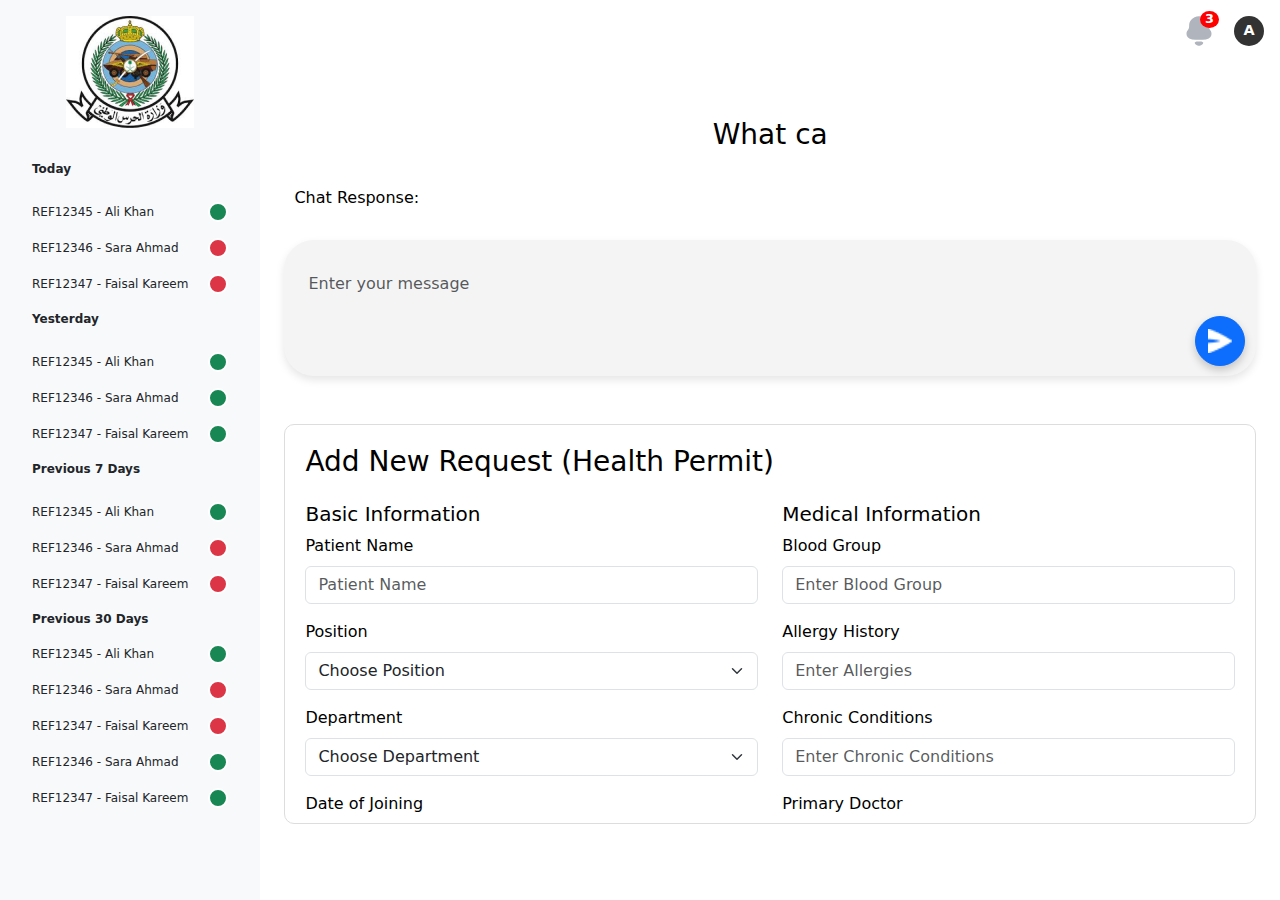
==== index.html @ 5b1ca6c6 "updated" ====
<!DOCTYPE html>
<html lang="en">

<head>
    <meta charset="UTF-8">
    <meta name="viewport" content="width=device-width, initial-scale=1.0">
    <title>ChatGPT Clone</title>
    <!-- Bootstrap CSS -->
    <link href="https://cdn.jsdelivr.net/npm/bootstrap@5.3.0/dist/css/bootstrap.min.css" rel="stylesheet">
    <!-- Custom CSS -->
    <link rel="stylesheet" href="css/style.css">
    <style>
        .navbar-custom {
            position: fixed;
            top: 0;
            width: 100%;
            z-index: 1050;
            background-color: white;
            border-bottom: 1px solid #ccc;
        }

        #messageDisplay::before{
            content: "Chat Response:";
        }

        .sidebar {
            width: 300px;
            max-height: 100vh;
            overflow-y: auto;
            background-color: #f8f9fa;
            position: fixed;
            top: 56px;
            /* This aligns the sidebar below the navbar */
            left: 0;
            z-index: 1040;
        }

        .main-content {
            margin-left: 300px;
            /* Matches the width of the sidebar */
            padding-top: 70px;
            /* Adjust to account for the navbar height */
        }

        @media (max-width: 768px) {
            .sidebar {
                position: static;
                top: 0;
                width: 100%;
                z-index: 1040;
            }

            .main-content {
                margin-left: 0;
                padding-top: 60px;
            }
        }

        @media (max-width: 768px) {
            .sidebar {
                position: static;
                top: 0;
                width: 100%;
                z-index: 1040;
            }

            .main-content {
                margin-left: 0;
                padding-top: 60px;
            }

            #typewriter {
                margin-top: 40vh !important;
            }
        }

        /* For screens larger than 768px */
        @media (min-width: 768px) {
            #typewriter {
                margin-top: 10vh !important;
                /* Adjust the value as needed */
            }
        }
    </style>
</head>

<body class="bg-white text-black">

    <div class="d-flex vh-100">
        <!-- Sidebar for Desktop -->

        <div class="d-none d-md-flex flex-column bg-light text-white p-3"
            style="width: 300px; max-height: 100vh; overflow-y: auto; scrollbar-width: none; -ms-overflow-style: none; z-index: 1050; position: relative;">

            <div class="text-center mb-4">
                <img src="assets/download-_38_ 1.png" alt="Logo" style="max-width: 100%; height: auto;">
            </div>
            <ul class="nav flex-column" style="font-size: 12px;">
                <li class="nav-item mb-2" style="border: none;">
                    <a href="#" class="nav-link text-dark fw-bold">Today</a>
                </li>
                <ul class="list-group" style="padding-left: 0; list-style-type: none;">
                    <li class="list-group-item d-flex justify-content-between align-items-center"
                        style="border: none; background-color: transparent;">
                        REF12345 - Ali Khan
                        <span class="badge bg-success rounded-circle"
                            style="width: 20px; height: 20px; border: 2px solid white;"> </span>
                    </li>
                    <li class="list-group-item d-flex justify-content-between align-items-center"
                        style="border: none; background-color: transparent;">
                        REF12346 - Sara Ahmad
                        <span class="badge bg-danger rounded-circle"
                            style="width: 20px; height: 20px; border: 2px solid white;"> </span>
                    </li>
                    <li class="list-group-item d-flex justify-content-between align-items-center"
                        style="border: none; background-color: transparent;">
                        REF12347 - Faisal Kareem
                        <span class="badge bg-danger rounded-circle"
                            style="width: 20px; height: 20px; border: 2px solid white;"> </span>
                    </li>
                </ul>
                <li class="nav-item mb-2" style="border: none;">
                    <a href="#" class="nav-link text-dark fw-bold">Yesterday</a>
                </li>
                <ul class="list-group" style="padding-left: 0; list-style-type: none;">
                    <li class="list-group-item d-flex justify-content-between align-items-center"
                        style="border: none; background-color: transparent;">
                        REF12345 - Ali Khan
                        <span class="badge bg-success rounded-circle"
                            style="width: 20px; height: 20px; border: 2px solid white;"> </span>
                    </li>
                    <li class="list-group-item d-flex justify-content-between align-items-center"
                        style="border: none; background-color: transparent;">
                        REF12346 - Sara Ahmad
                        <span class="badge bg-success rounded-circle"
                            style="width: 20px; height: 20px; border: 2px solid white;"> </span>
                    </li>
                    <li class="list-group-item d-flex justify-content-between align-items-center"
                        style="border: none; background-color: transparent;">
                        REF12347 - Faisal Kareem
                        <span class="badge bg-success rounded-circle"
                            style="width: 20px; height: 20px; border: 2px solid white;"> </span>
                    </li>
                </ul>
                <li class="nav-item mb-2" style="border: none;">
                    <a href="#" class="nav-link text-dark fw-bold">Previous 7 Days</a>
                </li>
                <ul class="list-group" style="padding-left: 0; list-style-type: none;">
                    <li class="list-group-item d-flex justify-content-between align-items-center"
                        style="border: none; background-color: transparent;">
                        REF12345 - Ali Khan
                        <span class="badge bg-success rounded-circle"
                            style="width: 20px; height: 20px; border: 2px solid white;"> </span>
                    </li>
                    <li class="list-group-item d-flex justify-content-between align-items-center"
                        style="border: none; background-color: transparent;">
                        REF12346 - Sara Ahmad
                        <span class="badge bg-danger rounded-circle"
                            style="width: 20px; height: 20px; border: 2px solid white;"> </span>
                    </li>
                    <li class="list-group-item d-flex justify-content-between align-items-center"
                        style="border: none; background-color: transparent;">
                        REF12347 - Faisal Kareem
                        <span class="badge bg-danger rounded-circle"
                            style="width: 20px; height: 20px; border: 2px solid white;"> </span>
                    </li>
                </ul>
                <li class="nav-item" style="border: none;">
                    <a href="#" class="nav-link text-dark fw-bold">Previous 30 Days</a>
                </li>
                <ul class="list-group" style="padding-left: 0; list-style-type: none;">
                    <li class="list-group-item d-flex justify-content-between align-items-center"
                        style="border: none; background-color: transparent;">
                        REF12345 - Ali Khan
                        <span class="badge bg-success rounded-circle"
                            style="width: 20px; height: 20px; border: 2px solid white;"> </span>
                    </li>
                    <li class="list-group-item d-flex justify-content-between align-items-center"
                        style="border: none; background-color: transparent;">
                        REF12346 - Sara Ahmad
                        <span class="badge bg-danger rounded-circle"
                            style="width: 20px; height: 20px; border: 2px solid white;"> </span>
                    </li>
                    <li class="list-group-item d-flex justify-content-between align-items-center"
                        style="border: none; background-color: transparent;">
                        REF12347 - Faisal Kareem
                        <span class="badge bg-danger rounded-circle"
                            style="width: 20px; height: 20px; border: 2px solid white;"> </span>
                    </li>
                    <li class="list-group-item d-flex justify-content-between align-items-center"
                        style="border: none; background-color: transparent;">
                        REF12346 - Sara Ahmad
                        <span class="badge bg-success rounded-circle"
                            style="width: 20px; height: 20px; border: 2px solid white;"> </span>
                    </li>
                    <li class="list-group-item d-flex justify-content-between align-items-center"
                        style="border: none; background-color: transparent;">
                        REF12347 - Faisal Kareem
                        <span class="badge bg-success rounded-circle"
                            style="width: 20px; height: 20px; border: 2px solid white;"> </span>
                    </li>
                </ul>
            </ul>
        </div>

        <!-- Toggle Button for Sidebar -->
        <!-- Toggle Button for Sidebar -->
        <button class="btn  d-md-none m-2" type="button" data-bs-toggle="offcanvas" data-bs-target="#offcanvasSidebar"
            aria-controls="offcanvasSidebar"
            style="width: 50px; height: 50px; display: flex; flex-direction: column; justify-content: center; align-items: center; gap: 8px; z-index: 1050; position: relative; background-color: white;">
            <img src="assets/Vector.svg" alt="Icon" style="width: 25px; height: 25px;">
        </button>


        <!-- Offcanvas Sidebar -->
        <div class="offcanvas offcanvas-start bg-white text-dark" tabindex="-1" id="offcanvasSidebar"
            aria-labelledby="offcanvasSidebarLabel">
            <div class="offcanvas-header">
                <!-- <h5 class="offcanvas-title" id="offcanvasSidebarLabel">MADINAH HEALTH CARE</h5> -->
                <button type="button" class="btn-close" data-bs-dismiss="offcanvas" aria-label="Close"></button>
            </div>
            <div class="offcanvas-body">
                <!-- Sidebar Content -->
                <div class="text-center mb-4">
                    <h4 class="text-center text-black">MADINAH HEALTH CARE</h4>
                </div>
                <ul class="nav flex-column">
                    <li class="nav-item mb-2">
                        <a href="#" class="nav-link text-dark">Today</a>
                    </li>
                    <ul class="list-group">
                        <li class="list-group-item d-flex justify-content-between align-items-center">
                            REF12345 - Ali Khan
                            <span class="badge bg-success rounded-circle">&nbsp;</span>
                        </li>
                        <li class="list-group-item d-flex justify-content-between align-items-center">
                            REF12346 - Sara Ahmad
                            <span class="badge bg-danger rounded-circle">&nbsp;</span>
                        </li>
                        <li class="list-group-item d-flex justify-content-between align-items-center">
                            REF12347 - Faisal Kareem
                            <span class="badge bg-danger rounded-circle">&nbsp;</span>
                        </li>
                    </ul>
                    <li class="nav-item mb-2">
                        <a href="#" class="nav-link text-dark">Yesterday</a>
                    </li>
                    <ul class="list-group">
                        <li class="list-group-item d-flex justify-content-between align-items-center">
                            REF12345 - Ali Khan
                            <span class="badge bg-success rounded-circle">&nbsp;</span>
                        </li>
                        <li class="list-group-item d-flex justify-content-between align-items-center">
                            REF12346 - Sara Ahmad
                            <span class="badge bg-success rounded-circle">&nbsp;</span>
                        </li>
                        <li class="list-group-item d-flex justify-content-between align-items-center">
                            REF12347 - Faisal Kareem
                            <span class="badge bg-success rounded-circle">&nbsp;</span>
                        </li>
                    </ul>
                    <li class="nav-item mb-2">
                        <a href="#" class="nav-link text-dark">Previous 7 Days</a>
                    </li>
                    <ul class="list-group">
                        <li class="list-group-item d-flex justify-content-between align-items-center">
                            REF12345 - Ali Khan
                            <span class="badge bg-success rounded-circle">&nbsp;</span>
                        </li>
                        <li class="list-group-item d-flex justify-content-between align-items-center">
                            REF12346 - Sara Ahmad
                            <span class="badge bg-danger rounded-circle">&nbsp;</span>
                        </li>
                        <li class="list-group-item d-flex justify-content-between align-items-center">
                            REF12347 - Faisal Kareem
                            <span class="badge bg-danger rounded-circle">&nbsp;</span>
                        </li>
                    </ul>
                    <li class="nav-item">
                        <a href="#" class="nav-link text-dark">Previous 30 Days</a>
                    </li>
                    <ul class="list-group">
                        <li class="list-group-item d-flex justify-content-between align-items-center">
                            REF12345 - Ali Khan
                            <span class="badge bg-success rounded-circle">&nbsp;</span>
                        </li>
                        <li class="list-group-item d-flex justify-content-between align-items-center">
                            REF12346 - Sara Ahmad
                            <span class="badge bg-danger rounded-circle">&nbsp;</span>
                        </li>
                        <li class="list-group-item d-flex justify-content-between align-items-center">
                            REF12347 - Faisal Kareem
                            <span class="badge bg-danger rounded-circle">&nbsp;</span>
                        </li>
                        <li class="list-group-item d-flex justify-content-between align-items-center">
                            REF12346 - Sara Ahmad
                            <span class="badge bg-success rounded-circle">&nbsp;</span>
                        </li>
                        <li class="list-group-item d-flex justify-content-between align-items-center">
                            REF12347 - Faisal Kareem
                            <span class="badge bg-success rounded-circle">&nbsp;</span>
                        </li>
                    </ul>
                </ul>
            </div>

        </div>

        <!-- Chat -->
        <div
            class="flex-grow-1 overflow-auto bg-white p-4 d-flex align-items-center justify-content-center flex-column">
            <!-- Header Section -->
            <header class="d-flex justify-content-end p-3"
                style="position: fixed; width: 100%; top: 0; left: 0; z-index: 1000; align-items: center; background-color: white;">
                <!-- Notification Bell Icon -->
                <div class="notification-icon" style="position: relative; margin-right: 20px;">
                    <img src="assets/Shape.svg" alt="Profile" style="width: 30px; height: 30px; ">
                    <span class="badge"
                        style="position: absolute; top: -5px; right: -5px; background-color: red; color: white; font-size: 0.8rem; padding: 2px 5px; border-radius: 50%;">3</span>
                </div>
                <!-- Profile Icon -->
                <div class="profile-icon"
                    style="width: 30px; height: 30px; border-radius: 50%; background-color: #333333; display: flex; align-items: center; justify-content: center; color: white; font-size: 0.9rem; font-weight: bold;">
                    A
                </div>
            </header>
            <div class="input-container d-flex flex-column align-items-center"
                style="max-width: 1200px; width: 100%; margintop: 20%;">

                <h3 class="text-center mb-4" id="typewriter"> </h3>
           
                <!-- ABDUL -->
                <div id="messageDisplay"
                style="width: 100%; margin-bottom: 20px; max-height: 300px; overflow-y: auto; padding: 10px; background-color: #fff; border-radius: 10px;">
                <!-- Messages will appear here dynamically -->
            </div>

            <div class="input-group" id="chatInputGroup"
                style="position: relative; max-width: 50%; background-color: #f4f4f4; border-radius: 30px; padding: 10px; box-shadow: 0 4px 8px rgba(0, 0, 0, 0.1);">
                <span class="input-group-text bg-transparent border-0">
                    <i class="bi bi-paperclip text-primary" style="font-size: 1.5rem;"></i>
                </span>
                <input type="text" class="form-control border-1" placeholder="Enter your message" id="chatInput"
                    style="background-color: #f4f4f4; border: none; outline: none; font-size: 1rem; padding: 10px 15px; width: 100%; border-radius: 30px;">
                <div style="width: 100%; display: flex; justify-content: flex-end; margin-top: 10px;">
                    <button class="btn btn-primary rounded-circle d-flex justify-content-center align-items-center"
                        id="sendButton"
                        style="width: 50px; height: 50px; box-shadow: 0 4px 8px rgba(0, 0, 0, 0.2); position: relative;">
                        <img src="assets/Vector.png" alt="Icon"
                            style="width: 24px; height: 24px; position: absolute;">
                        <i class="bi bi-arrow-right text-white" style="font-size: 1.5rem; position: absolute;"></i>
                    </button>
                </div>
            </div>
                <div class="container my-5"
                    style="max-height: 400px; overflow-y: auto; padding: 20px; border: 1px solid #ddd; border-radius: 10px;">

                    <h3 class="mb-4">Add New Request (Health Permit)</h3>
                    <form>
                        <div class="row g-4">
                            <!-- Basic Information -->
                            <div class="col-md-6">
                                <h5>Basic Information</h5>
                                <div class="mb-3">
                                    <label for="patient-name" class="form-label">Patient Name</label>
                                    <input type="text" class="form-control" id="patient-name"
                                        placeholder="Patient Name">
                                </div>
                                <div class="mb-3">
                                    <label for="position" class="form-label">Position</label>
                                    <select id="position" class="form-select">
                                        <option selected>Choose Position</option>
                                        <option value="1">Manager</option>
                                        <option value="2">Engineer</option>
                                    </select>
                                </div>
                                <div class="mb-3">
                                    <label for="department" class="form-label">Department</label>
                                    <select id="department" class="form-select">
                                        <option selected>Choose Department</option>
                                        <option value="1">HR</option>
                                        <option value="2">IT</option>
                                    </select>
                                </div>
                                <div class="mb-3">
                                    <label for="date-of-joining" class="form-label">Date of Joining</label>
                                    <input type="date" class="form-control" id="date-of-joining">
                                </div>
                                <div class="mb-3">
                                    <label for="phone-number" class="form-label">Phone Number</label>
                                    <input type="text" class="form-control" id="phone-number"
                                        placeholder="000-000-0000">
                                </div>
                                <div class="mb-3">
                                    <label for="email" class="form-label">Email Address</label>
                                    <input type="email" class="form-control" id="email" placeholder="@example.com">
                                </div>
                            </div>

                            <!-- Medical Information -->
                            <div class="col-md-6">
                                <h5>Medical Information</h5>
                                <div class="mb-3">
                                    <label for="blood-group" class="form-label">Blood Group</label>
                                    <input type="text" class="form-control" id="blood-group"
                                        placeholder="Enter Blood Group">
                                </div>
                                <div class="mb-3">
                                    <label for="allergy-history" class="form-label">Allergy History</label>
                                    <input type="text" class="form-control" id="allergy-history"
                                        placeholder="Enter Allergies">
                                </div>
                                <div class="mb-3">
                                    <label for="chronic-conditions" class="form-label">Chronic Conditions</label>
                                    <input type="text" class="form-control" id="chronic-conditions"
                                        placeholder="Enter Chronic Conditions">
                                </div>
                                <div class="mb-3">
                                    <label for="primary-doctor" class="form-label">Primary Doctor</label>
                                    <input type="text" class="form-control" id="primary-doctor"
                                        placeholder="Enter Doctor's Name">
                                </div>
                            </div>

                            <!-- Personal Info -->
                            <div class="col-md-6">
                                <h5>Personal Info</h5>
                                <div class="mb-3">
                                    <label for="passport-no" class="form-label">Passport No.</label>
                                    <input type="text" class="form-control" id="passport-no"
                                        placeholder="Add Passport No.">
                                </div>
                                <div class="mb-3">
                                    <label for="passport-exp-date" class="form-label">Passport Exp Date</label>
                                    <input type="date" class="form-control" id="passport-exp-date">
                                </div>
                            </div>

                            <!-- Documents -->
                            <div class="col-md-6">
                                <h5>Documents</h5>
                                <div class="mb-3">
                                    <label for="identification-doc" class="form-label">Upload Identification
                                        Documents</label>
                                    <input type="file" class="form-control" id="identification-doc">
                                </div>
                                <div class="mb-3">
                                    <label for="medical-doc" class="form-label">Upload Medical Documents</label>
                                    <input type="file" class="form-control" id="medical-doc">
                                </div>
                                <div class="mb-3">
                                    <label for="authorization-letter" class="form-label">Upload Authorization
                                        Letter</label>
                                    <input type="file" class="form-control" id="authorization-letter">
                                </div>
                            </div>
                        </div>

                        <!-- Buttons -->
                        <div class="d-flex justify-content-end mt-4">
                            <button type="button" class="btn btn-secondary me-2">Cancel</button>
                            <button type="submit" class="btn btn-primary">Save</button>
                        </div>
                    </form>
                </div>
            </div>

        </div>
    </div>


    <!-- Bootstrap JS -->
    <script src="https://cdn.jsdelivr.net/npm/bootstrap@5.3.0/dist/js/bootstrap.bundle.min.js"></script>
    <script>
        // Wait for DOM to load
        document.addEventListener("DOMContentLoaded", function () {
            const chatInput = document.getElementById("chatInput");
            const sendButton = document.getElementById("sendButton");
            const messageDisplay = document.getElementById("messageDisplay");

            // Event Listener for Send Button
            sendButton.addEventListener("click", function () {
                const message = chatInput.value.trim(); // Get input value and trim spaces

                if (message) {
                    // Create a new message element
                    const messageElement = document.createElement("div");
                    messageElement.textContent = message;
                    messageElement.style.padding = "10px";
                    messageElement.style.marginBottom = "10px";
                    messageElement.style.borderRadius = "10px";
                    // messageElement.style.backgroundColor = "#000"; // Blue background
                    messageElement.style.color = "#000"; // White text

                    // Append the message element to the display area
                    messageDisplay.appendChild(messageElement);

                    // Clear the input field
                    chatInput.value = "";

                    // Scroll to the bottom of the message display
                    messageDisplay.scrollTop = messageDisplay.scrollHeight;
                }
            });

            // Optionally, send message on pressing Enter
            chatInput.addEventListener("keypress", function (e) {
                if (e.key === "Enter") {
                    sendButton.click();
                }
            });
        });
    </script>

    <!-- Bootstrap JS -->
    <script src="https://cdn.jsdelivr.net/npm/bootstrap@5.3.0/dist/js/bootstrap.bundle.min.js"></script>
    <script src="js/script.js"></script>
    <!-- <script>
        document.addEventListener("DOMContentLoaded", function () {
            const text = "What can I help you?";
            const typewriterElement = document.getElementById("typewriter");
            let index = 0;
            function typeWriter() {
                if (index < text.length) {
                    typewriterElement.textContent += text.charAt(index);
                    index++;
                    setTimeout(typeWriter, 100); // Typing speed in milliseconds
                }
            }

            typeWriter(); // Start the typewriter effect
        });

        // display the message on javascript
        document.addEventListener("DOMContentLoaded", function () {
            const inputField = document.getElementById("chatInput");
            const sendButton = document.getElementById("sendButton");
            const messageDisplay = document.getElementById("messageDisplay");

            // Handle message submission
            sendButton.addEventListener("click", function () {
                const userMessage = inputField.value.trim(); // Get the input value and trim spaces

                if (userMessage) {
                    // Create a new message element
                    const messageElement = document.createElement("p");
                    messageElement.textContent = userMessage;
                    messageElement.style.padding = "10px";
                    messageElement.style.borderRadius = "10px";
                    messageElement.style.backgroundColor = "#f8f9fa";
                    messageElement.style.color = "#000";
                    messageElement.style.marginBottom = "10px";

                    // Append the message to the display
                    messageDisplay.appendChild(messageElement);

                    // Clear the input field
                    inputField.value = "";
                }
            });
            // Optionally handle the Enter key for message submission
            inputField.addEventListener("keypress", function (e) {
                if (e.key === "Enter") {
                    sendButton.click(); // Trigger button click on Enter key press
                }
            });
        });

        // Function to handle sidebar close on resize
        function closeSidebarOnResize() {
            const sidebar = document.getElementById("offcanvasSidebar");
            const bootstrapOffcanvas = bootstrap.Offcanvas.getInstance(sidebar);

            if (window.innerWidth > 768) {
                if (bootstrapOffcanvas && bootstrapOffcanvas._isShown) {
                    bootstrapOffcanvas.hide(); // Close the sidebar
                }
            }
        }

        // Add event listener for window resize
        window.addEventListener("resize", closeSidebarOnResize);

    </script> -->


   <script>
        document.addEventListener("DOMContentLoaded", function () {
            const text = "What can I help with?";
            const typewriterElement = document.getElementById("typewriter");
            let index = 0;
            function typeWriter() {
                if (index < text.length) {
                    typewriterElement.textContent += text.charAt(index);
                    index++;
                    setTimeout(typeWriter, 100); // Typing speed in milliseconds
                }
            }

            typeWriter(); // Start the typewriter effect
        });

        document.addEventListener("DOMContentLoaded", function () {
            const inputField = document.getElementById("chatInput");
            const sendButton = document.getElementById("sendButton");
            const messageDisplay = document.getElementById("messageDisplay");
            const chatInputGroup = document.getElementById("chatInputGroup");

            // Function to update the position and width of the input group
            function updateInputPosition() {
                if (messageDisplay.childElementCount > 0) {
                    chatInputGroup.style.position = "absolute";
                    chatInputGroup.style.bottom = "20px";
                    chatInputGroup.style.left = "60%";
                    chatInputGroup.style.transform = "translateX(-50%)";
                    chatInputGroup.style.maxWidth = "50%"; // Set width to 50% when at the bottom
                } else {
                    chatInputGroup.style.position = "relative";
                    chatInputGroup.style.bottom = "unset";
                    chatInputGroup.style.left = "unset";
                    chatInputGroup.style.transform = "unset";
                    chatInputGroup.style.maxWidth = "100%"; // Reset width to full when not at the bottom
                }
            }

            // Handle message submission
            sendButton.addEventListener("click", function () {
                const userMessage = inputField.value.trim(); // Get the input value and trim spaces

                if (userMessage) {
                    // Create a new message element
                    const messageElement = document.createElement("p");
                    messageElement.textContent = userMessage;
                    messageElement.style.padding = "10px";
                    messageElement.style.borderRadius = "10px";
                    messageElement.style.backgroundColor = "#f8f9fa";
                    messageElement.style.color = "#000";
                    messageElement.style.marginBottom = "10px";

                    // Append the message to the display
                    messageDisplay.appendChild(messageElement);

                    // Update input position
                    updateInputPosition();

                    // Clear the input field
                    inputField.value = "";
                }
            });

            // Optionally handle the Enter key for message submission
            inputField.addEventListener("keypress", function (e) {
                if (e.key === "Enter") {
                    sendButton.click(); // Trigger button click on Enter key press
                }
            });

            // Monitor changes in the message display container
            const observer = new MutationObserver(updateInputPosition);
            observer.observe(messageDisplay, { childList: true });

            // Initial check to set the correct position
            updateInputPosition();
        });


        function closeSidebarOnResize() {
            const sidebar = document.getElementById("offcanvasSidebar");
            const bootstrapOffcanvas = bootstrap.Offcanvas.getInstance(sidebar);

            if (window.innerWidth > 768) {
                if (bootstrapOffcanvas && bootstrapOffcanvas._isShown) {
                    bootstrapOffcanvas.hide(); // Close the sidebar
                }
            }
        }
        window.addEventListener("resize", closeSidebarOnResize);

    </script>

</body>

</html>
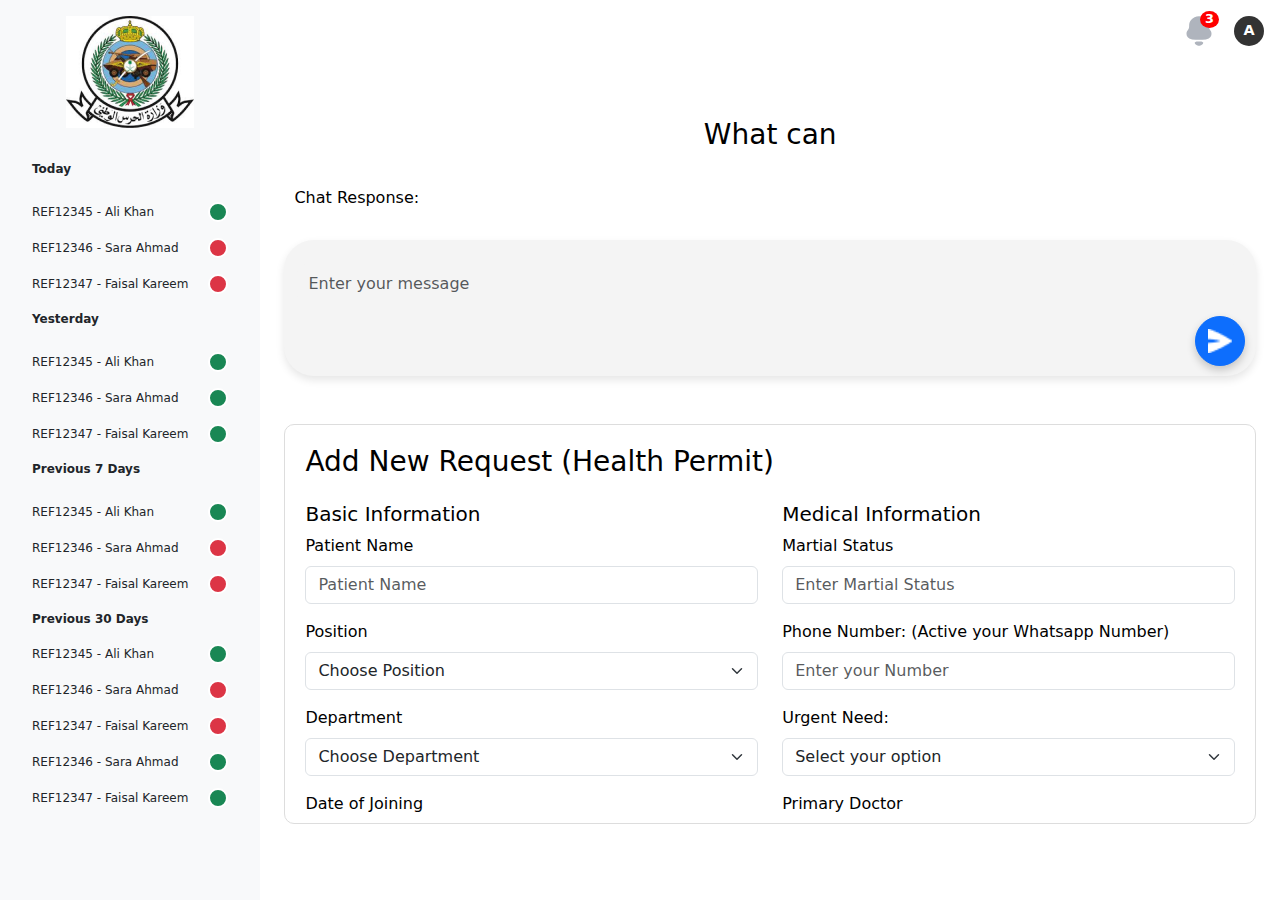
==== commit a2326b48: "updated" ====
--- a/index.html
+++ b/index.html
@@ -19,7 +19,7 @@
             border-bottom: 1px solid #ccc;
         }
 
-        #messageDisplay::before{
+        #messageDisplay::before {
             content: "Chat Response:";
         }
 
@@ -41,6 +41,13 @@
             padding-top: 70px;
             /* Adjust to account for the navbar height */
         }
+
+        #phone-number {
+            appearance: none;
+            -moz-appearance: textfield;
+            -webkit-appearance: none;
+        }
+
 
         @media (max-width: 768px) {
             .sidebar {
@@ -328,33 +335,32 @@
                 style="max-width: 1200px; width: 100%; margintop: 20%;">
 
                 <h3 class="text-center mb-4" id="typewriter"> </h3>
-           
-                <!-- ABDUL -->
+
+
                 <div id="messageDisplay"
-                style="width: 100%; margin-bottom: 20px; max-height: 300px; overflow-y: auto; padding: 10px; background-color: #fff; border-radius: 10px;">
-                <!-- Messages will appear here dynamically -->
-            </div>
-
-            <div class="input-group" id="chatInputGroup"
-                style="position: relative; max-width: 50%; background-color: #f4f4f4; border-radius: 30px; padding: 10px; box-shadow: 0 4px 8px rgba(0, 0, 0, 0.1);">
-                <span class="input-group-text bg-transparent border-0">
-                    <i class="bi bi-paperclip text-primary" style="font-size: 1.5rem;"></i>
-                </span>
-                <input type="text" class="form-control border-1" placeholder="Enter your message" id="chatInput"
-                    style="background-color: #f4f4f4; border: none; outline: none; font-size: 1rem; padding: 10px 15px; width: 100%; border-radius: 30px;">
-                <div style="width: 100%; display: flex; justify-content: flex-end; margin-top: 10px;">
-                    <button class="btn btn-primary rounded-circle d-flex justify-content-center align-items-center"
-                        id="sendButton"
-                        style="width: 50px; height: 50px; box-shadow: 0 4px 8px rgba(0, 0, 0, 0.2); position: relative;">
-                        <img src="assets/Vector.png" alt="Icon"
-                            style="width: 24px; height: 24px; position: absolute;">
-                        <i class="bi bi-arrow-right text-white" style="font-size: 1.5rem; position: absolute;"></i>
-                    </button>
+                    style="width: 100%; margin-bottom: 20px; max-height: 300px; overflow-y: auto; padding: 10px; background-color: #fff; border-radius: 10px;">
+                    <!-- Messages will appear here dynamically -->
                 </div>
-            </div>
+
+                <div class="input-group" id="chatInputGroup"
+                    style="position: relative; max-width: 50%; background-color: #f4f4f4; border-radius: 30px; padding: 10px; box-shadow: 0 4px 8px rgba(0, 0, 0, 0.1);">
+                    <span class="input-group-text bg-transparent border-0">
+                        <i class="bi bi-paperclip text-primary" style="font-size: 1.5rem;"></i>
+                    </span>
+                    <input type="text" class="form-control border-1" placeholder="Enter your message" id="chatInput"
+                        style="background-color: #f4f4f4; border: none; outline: none; font-size: 1rem; padding: 10px 15px; width: 100%; border-radius: 30px;">
+                    <div style="width: 100%; display: flex; justify-content: flex-end; margin-top: 10px;">
+                        <button class="btn btn-primary rounded-circle d-flex justify-content-center align-items-center"
+                            id="sendButton"
+                            style="width: 50px; height: 50px; box-shadow: 0 4px 8px rgba(0, 0, 0, 0.2); position: relative;">
+                            <img src="assets/Vector.png" alt="Icon"
+                                style="width: 24px; height: 24px; position: absolute;">
+                            <i class="bi bi-arrow-right text-white" style="font-size: 1.5rem; position: absolute;"></i>
+                        </button>
+                    </div>
+                </div>
                 <div class="container my-5"
                     style="max-height: 400px; overflow-y: auto; padding: 20px; border: 1px solid #ddd; border-radius: 10px;">
-
                     <h3 class="mb-4">Add New Request (Health Permit)</h3>
                     <form>
                         <div class="row g-4">
@@ -386,34 +392,40 @@
                                     <label for="date-of-joining" class="form-label">Date of Joining</label>
                                     <input type="date" class="form-control" id="date-of-joining">
                                 </div>
-                                <div class="mb-3">
+                                <!-- <div class="mb-3">
                                     <label for="phone-number" class="form-label">Phone Number</label>
-                                    <input type="text" class="form-control" id="phone-number"
-                                        placeholder="000-000-0000">
-                                </div>
-                                <div class="mb-3">
-                                    <label for="email" class="form-label">Email Address</label>
-                                    <input type="email" class="form-control" id="email" placeholder="@example.com">
-                                </div>
+                                    <input type="number" class="form-control" id="phone-number"
+                                        placeholder="Enter your Number">
+                                </div> -->
+                                <div class="mb-3">
+                                    <label for="phone-number" class="form-label">Additional Details</label>
+                                    <textarea class="form-control" id="phone-number" placeholder="Enter any further clarification or details here" style="appearance: none; -moz-appearance: textfield; -webkit-appearance: none;" rows="3"></textarea>
+                                </div>                                
                             </div>
 
                             <!-- Medical Information -->
                             <div class="col-md-6">
                                 <h5>Medical Information</h5>
                                 <div class="mb-3">
-                                    <label for="blood-group" class="form-label">Blood Group</label>
+                                    <label for="blood-group" class="form-label">Martial Status</label>
                                     <input type="text" class="form-control" id="blood-group"
-                                        placeholder="Enter Blood Group">
-                                </div>
-                                <div class="mb-3">
-                                    <label for="allergy-history" class="form-label">Allergy History</label>
-                                    <input type="text" class="form-control" id="allergy-history"
-                                        placeholder="Enter Allergies">
-                                </div>
-                                <div class="mb-3">
-                                    <label for="chronic-conditions" class="form-label">Chronic Conditions</label>
-                                    <input type="text" class="form-control" id="chronic-conditions"
-                                        placeholder="Enter Chronic Conditions">
+                                        placeholder="Enter Martial Status">
+                                </div>
+                                <div class="mb-3">
+                                    <label for="phone-number" class="form-label">Phone Number: (Active your Whatsapp Number)</label>
+                                    <input type="number" class="form-control" id="phone-number"
+                                        placeholder="Enter your Number"
+                                        style="appearance: none; -moz-appearance: textfield; -webkit-appearance: none;"
+                                        min="0">
+                                </div>
+                                <div class="mb-3">
+                                    <label for="chronic-conditions" class="form-label">Urgent Need:</label>
+                                    <select id="department" class="form-select">
+                                        <option selected>Select your option</option>
+                                        <option value="1">Normal</option>
+                                        <option value="2">High</option>
+                                        <option value="3">Emergency</option>
+                                    </select>
                                 </div>
                                 <div class="mb-3">
                                     <label for="primary-doctor" class="form-label">Primary Doctor</label>
@@ -426,12 +438,14 @@
                             <div class="col-md-6">
                                 <h5>Personal Info</h5>
                                 <div class="mb-3">
-                                    <label for="passport-no" class="form-label">Passport No.</label>
-                                    <input type="text" class="form-control" id="passport-no"
-                                        placeholder="Add Passport No.">
-                                </div>
-                                <div class="mb-3">
-                                    <label for="passport-exp-date" class="form-label">Passport Exp Date</label>
+                                    <label for="passport-no" class="form-label">Passport Number</label>
+                                    <input type="number" class="form-control" id="phone-number"
+                                    placeholder="Enter your Number"
+                                    style="appearance: none; -moz-appearance: textfield; -webkit-appearance: none;"
+                                    min="0">
+                                </div>
+                                <div class="mb-3">
+                                    <label for="passport-exp-date" class="form-label">Passport Expiry Date</label>
                                     <input type="date" class="form-control" id="passport-exp-date">
                                 </div>
                             </div>
@@ -584,7 +598,7 @@
     </script> -->
 
 
-   <script>
+    <script>
         document.addEventListener("DOMContentLoaded", function () {
             const text = "What can I help with?";
             const typewriterElement = document.getElementById("typewriter");
@@ -676,8 +690,16 @@
         }
         window.addEventListener("resize", closeSidebarOnResize);
 
+
+
+        //phone number did not input the negative value
+        document.getElementById('phone-number').addEventListener('input', function (e) {
+            if (this.value < 0) {
+                this.value = 0; // Reset to 0 if a negative value is entered
+            }
+        });
     </script>
-
+  
 </body>
 
 </html>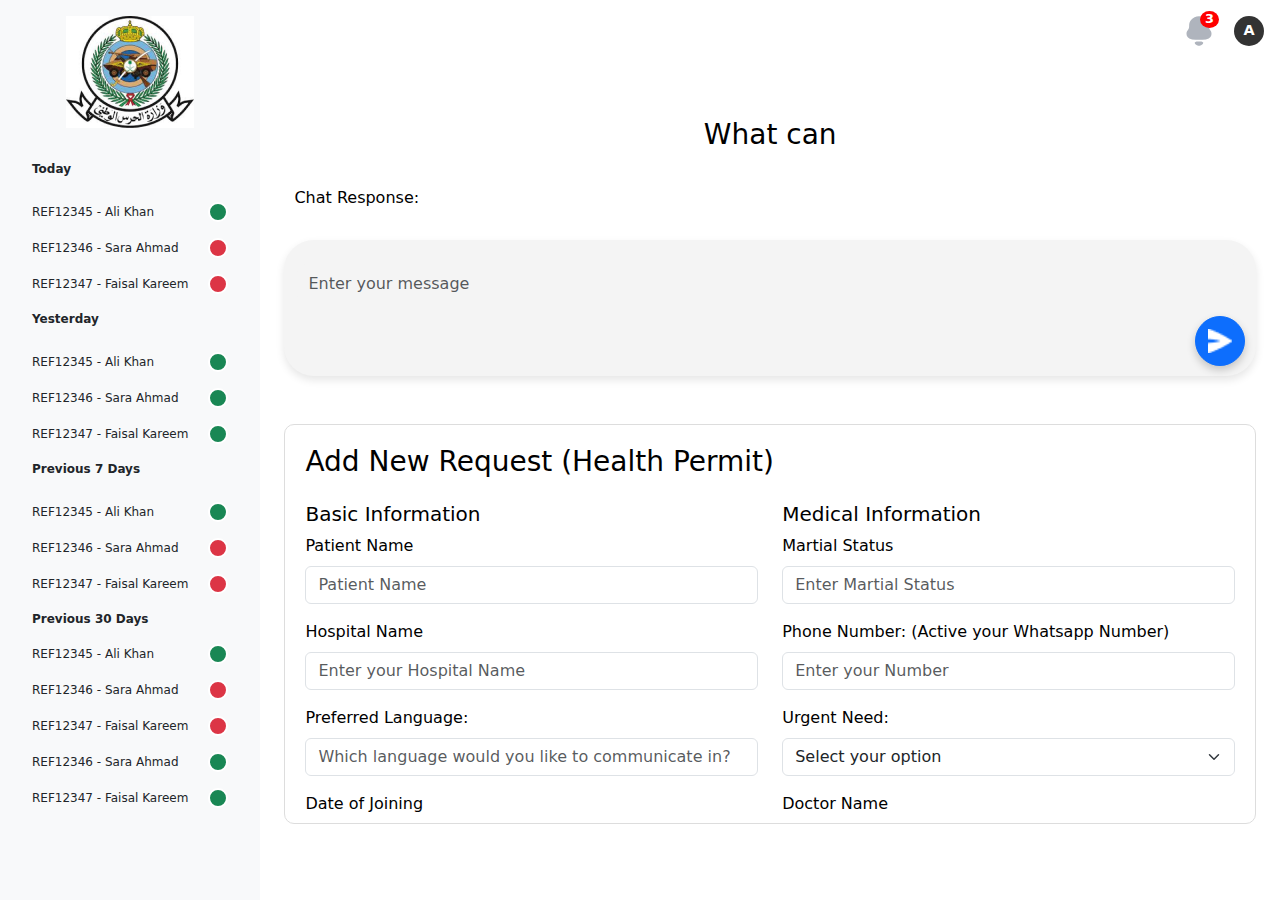
==== commit d2e63192: "updated_fields" ====
--- a/index.html
+++ b/index.html
@@ -373,21 +373,16 @@
                                         placeholder="Patient Name">
                                 </div>
                                 <div class="mb-3">
-                                    <label for="position" class="form-label">Position</label>
-                                    <select id="position" class="form-select">
-                                        <option selected>Choose Position</option>
-                                        <option value="1">Manager</option>
-                                        <option value="2">Engineer</option>
-                                    </select>
-                                </div>
-                                <div class="mb-3">
-                                    <label for="department" class="form-label">Department</label>
-                                    <select id="department" class="form-select">
-                                        <option selected>Choose Department</option>
-                                        <option value="1">HR</option>
-                                        <option value="2">IT</option>
-                                    </select>
-                                </div>
+                                    <label for="primary-doctor" class="form-label">Hospital Name </label>
+                                    <input type="text" class="form-control" id="primary-doctor"
+                                        placeholder="Enter your Hospital Name">
+                                </div>
+                                <div class="mb-3">
+                                    <label for="preferred-language" class="form-label">Preferred Language:</label>
+                                    <input type="text" class="form-control" id="preferred-language"
+                                        placeholder="Which language would you like to communicate in?">
+                                </div>  
+                               
                                 <div class="mb-3">
                                     <label for="date-of-joining" class="form-label">Date of Joining</label>
                                     <input type="date" class="form-control" id="date-of-joining">
@@ -396,6 +391,11 @@
                                     <label for="phone-number" class="form-label">Phone Number</label>
                                     <input type="number" class="form-control" id="phone-number"
                                         placeholder="Enter your Number">
+                                </div> -->
+                                <!-- <div class="mb-3">
+                                    <label for="primary-doctor" class="form-label">Hospital Name </label>
+                                    <input type="text" class="form-control" id="primary-doctor"
+                                        placeholder="Enter your Hospital Name">
                                 </div> -->
                                 <div class="mb-3">
                                     <label for="phone-number" class="form-label">Additional Details</label>
@@ -428,10 +428,15 @@
                                     </select>
                                 </div>
                                 <div class="mb-3">
-                                    <label for="primary-doctor" class="form-label">Primary Doctor</label>
+                                    <label for="primary-doctor" class="form-label">Doctor Name</label>
                                     <input type="text" class="form-control" id="primary-doctor"
-                                        placeholder="Enter Doctor's Name">
-                                </div>
+                                        placeholder="Enter your Doctor Name">
+                                </div>
+                                <!-- <div class="mb-3">
+                                    <label for="preferred-language" class="form-label">Preferred Language:</label>
+                                    <input type="text" class="form-control" id="preferred-language"
+                                        placeholder="Which language would you like to communicate in?">
+                                </div>                                 -->
                             </div>
 
                             <!-- Personal Info -->
@@ -440,7 +445,7 @@
                                 <div class="mb-3">
                                     <label for="passport-no" class="form-label">Passport Number</label>
                                     <input type="number" class="form-control" id="phone-number"
-                                    placeholder="Enter your Number"
+                                    placeholder="Enter your Passport Number"
                                     style="appearance: none; -moz-appearance: textfield; -webkit-appearance: none;"
                                     min="0">
                                 </div>
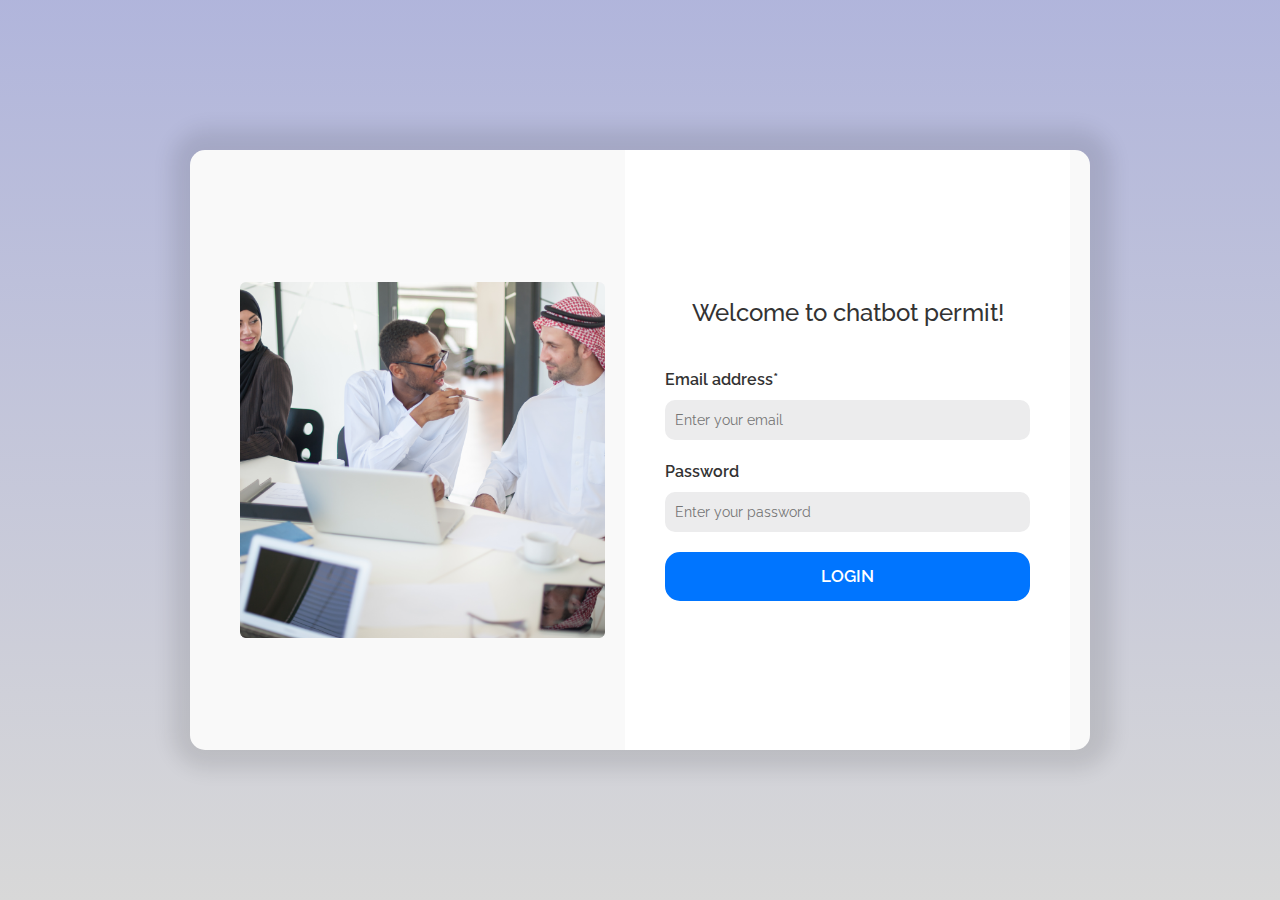
==== commit fde6e5bf: "updated" ====
--- a/index.html
+++ b/index.html
@@ -4,707 +4,59 @@
 <head>
     <meta charset="UTF-8">
     <meta name="viewport" content="width=device-width, initial-scale=1.0">
-    <title>ChatGPT Clone</title>
-    <!-- Bootstrap CSS -->
+    <title>Chatbot Login</title>
+    <link href="favicon.png" rel="icon" />
+    <link rel="stylesheet" href="../screens/login.css">
     <link href="https://cdn.jsdelivr.net/npm/bootstrap@5.3.0/dist/css/bootstrap.min.css" rel="stylesheet">
-    <!-- Custom CSS -->
     <link rel="stylesheet" href="css/style.css">
-    <style>
-        .navbar-custom {
-            position: fixed;
-            top: 0;
-            width: 100%;
-            z-index: 1050;
-            background-color: white;
-            border-bottom: 1px solid #ccc;
-        }
-
-        #messageDisplay::before {
-            content: "Chat Response:";
-        }
-
-        .sidebar {
-            width: 300px;
-            max-height: 100vh;
-            overflow-y: auto;
-            background-color: #f8f9fa;
-            position: fixed;
-            top: 56px;
-            /* This aligns the sidebar below the navbar */
-            left: 0;
-            z-index: 1040;
-        }
-
-        .main-content {
-            margin-left: 300px;
-            /* Matches the width of the sidebar */
-            padding-top: 70px;
-            /* Adjust to account for the navbar height */
-        }
-
-        #phone-number {
-            appearance: none;
-            -moz-appearance: textfield;
-            -webkit-appearance: none;
-        }
+    <link rel="stylesheet" href="../screens/login.css">
 
 
-        @media (max-width: 768px) {
-            .sidebar {
-                position: static;
-                top: 0;
-                width: 100%;
-                z-index: 1040;
-            }
-
-            .main-content {
-                margin-left: 0;
-                padding-top: 60px;
-            }
-        }
-
-        @media (max-width: 768px) {
-            .sidebar {
-                position: static;
-                top: 0;
-                width: 100%;
-                z-index: 1040;
-            }
-
-            .main-content {
-                margin-left: 0;
-                padding-top: 60px;
-            }
-
-            #typewriter {
-                margin-top: 40vh !important;
-            }
-        }
-
-        /* For screens larger than 768px */
-        @media (min-width: 768px) {
-            #typewriter {
-                margin-top: 10vh !important;
-                /* Adjust the value as needed */
-            }
-        }
-    </style>
 </head>
 
-<body class="bg-white text-black">
+<body>
+    <div class="ahad-container">
+        <!-- Left Section -->
+        <div class="ahad-left-section">
+            <img src="../assets/login/Mask.png" alt="Woman with laptop" class="ahad-image"> 
 
-    <div class="d-flex vh-100">
-        <!-- Sidebar for Desktop -->
-
-        <div class="d-none d-md-flex flex-column bg-light text-white p-3"
-            style="width: 300px; max-height: 100vh; overflow-y: auto; scrollbar-width: none; -ms-overflow-style: none; z-index: 1050; position: relative;">
-
-            <div class="text-center mb-4">
-                <img src="assets/download-_38_ 1.png" alt="Logo" style="max-width: 100%; height: auto;">
-            </div>
-            <ul class="nav flex-column" style="font-size: 12px;">
-                <li class="nav-item mb-2" style="border: none;">
-                    <a href="#" class="nav-link text-dark fw-bold">Today</a>
-                </li>
-                <ul class="list-group" style="padding-left: 0; list-style-type: none;">
-                    <li class="list-group-item d-flex justify-content-between align-items-center"
-                        style="border: none; background-color: transparent;">
-                        REF12345 - Ali Khan
-                        <span class="badge bg-success rounded-circle"
-                            style="width: 20px; height: 20px; border: 2px solid white;"> </span>
-                    </li>
-                    <li class="list-group-item d-flex justify-content-between align-items-center"
-                        style="border: none; background-color: transparent;">
-                        REF12346 - Sara Ahmad
-                        <span class="badge bg-danger rounded-circle"
-                            style="width: 20px; height: 20px; border: 2px solid white;"> </span>
-                    </li>
-                    <li class="list-group-item d-flex justify-content-between align-items-center"
-                        style="border: none; background-color: transparent;">
-                        REF12347 - Faisal Kareem
-                        <span class="badge bg-danger rounded-circle"
-                            style="width: 20px; height: 20px; border: 2px solid white;"> </span>
-                    </li>
-                </ul>
-                <li class="nav-item mb-2" style="border: none;">
-                    <a href="#" class="nav-link text-dark fw-bold">Yesterday</a>
-                </li>
-                <ul class="list-group" style="padding-left: 0; list-style-type: none;">
-                    <li class="list-group-item d-flex justify-content-between align-items-center"
-                        style="border: none; background-color: transparent;">
-                        REF12345 - Ali Khan
-                        <span class="badge bg-success rounded-circle"
-                            style="width: 20px; height: 20px; border: 2px solid white;"> </span>
-                    </li>
-                    <li class="list-group-item d-flex justify-content-between align-items-center"
-                        style="border: none; background-color: transparent;">
-                        REF12346 - Sara Ahmad
-                        <span class="badge bg-success rounded-circle"
-                            style="width: 20px; height: 20px; border: 2px solid white;"> </span>
-                    </li>
-                    <li class="list-group-item d-flex justify-content-between align-items-center"
-                        style="border: none; background-color: transparent;">
-                        REF12347 - Faisal Kareem
-                        <span class="badge bg-success rounded-circle"
-                            style="width: 20px; height: 20px; border: 2px solid white;"> </span>
-                    </li>
-                </ul>
-                <li class="nav-item mb-2" style="border: none;">
-                    <a href="#" class="nav-link text-dark fw-bold">Previous 7 Days</a>
-                </li>
-                <ul class="list-group" style="padding-left: 0; list-style-type: none;">
-                    <li class="list-group-item d-flex justify-content-between align-items-center"
-                        style="border: none; background-color: transparent;">
-                        REF12345 - Ali Khan
-                        <span class="badge bg-success rounded-circle"
-                            style="width: 20px; height: 20px; border: 2px solid white;"> </span>
-                    </li>
-                    <li class="list-group-item d-flex justify-content-between align-items-center"
-                        style="border: none; background-color: transparent;">
-                        REF12346 - Sara Ahmad
-                        <span class="badge bg-danger rounded-circle"
-                            style="width: 20px; height: 20px; border: 2px solid white;"> </span>
-                    </li>
-                    <li class="list-group-item d-flex justify-content-between align-items-center"
-                        style="border: none; background-color: transparent;">
-                        REF12347 - Faisal Kareem
-                        <span class="badge bg-danger rounded-circle"
-                            style="width: 20px; height: 20px; border: 2px solid white;"> </span>
-                    </li>
-                </ul>
-                <li class="nav-item" style="border: none;">
-                    <a href="#" class="nav-link text-dark fw-bold">Previous 30 Days</a>
-                </li>
-                <ul class="list-group" style="padding-left: 0; list-style-type: none;">
-                    <li class="list-group-item d-flex justify-content-between align-items-center"
-                        style="border: none; background-color: transparent;">
-                        REF12345 - Ali Khan
-                        <span class="badge bg-success rounded-circle"
-                            style="width: 20px; height: 20px; border: 2px solid white;"> </span>
-                    </li>
-                    <li class="list-group-item d-flex justify-content-between align-items-center"
-                        style="border: none; background-color: transparent;">
-                        REF12346 - Sara Ahmad
-                        <span class="badge bg-danger rounded-circle"
-                            style="width: 20px; height: 20px; border: 2px solid white;"> </span>
-                    </li>
-                    <li class="list-group-item d-flex justify-content-between align-items-center"
-                        style="border: none; background-color: transparent;">
-                        REF12347 - Faisal Kareem
-                        <span class="badge bg-danger rounded-circle"
-                            style="width: 20px; height: 20px; border: 2px solid white;"> </span>
-                    </li>
-                    <li class="list-group-item d-flex justify-content-between align-items-center"
-                        style="border: none; background-color: transparent;">
-                        REF12346 - Sara Ahmad
-                        <span class="badge bg-success rounded-circle"
-                            style="width: 20px; height: 20px; border: 2px solid white;"> </span>
-                    </li>
-                    <li class="list-group-item d-flex justify-content-between align-items-center"
-                        style="border: none; background-color: transparent;">
-                        REF12347 - Faisal Kareem
-                        <span class="badge bg-success rounded-circle"
-                            style="width: 20px; height: 20px; border: 2px solid white;"> </span>
-                    </li>
-                </ul>
-            </ul>
+            <div class="ahad-bg-pattern"></div>
+            <div class="ahad-content"></div>
         </div>
 
-        <!-- Toggle Button for Sidebar -->
-        <!-- Toggle Button for Sidebar -->
-        <button class="btn  d-md-none m-2" type="button" data-bs-toggle="offcanvas" data-bs-target="#offcanvasSidebar"
-            aria-controls="offcanvasSidebar"
-            style="width: 50px; height: 50px; display: flex; flex-direction: column; justify-content: center; align-items: center; gap: 8px; z-index: 1050; position: relative; background-color: white;">
-            <img src="assets/Vector.svg" alt="Icon" style="width: 25px; height: 25px;">
-        </button>
-
-
-        <!-- Offcanvas Sidebar -->
-        <div class="offcanvas offcanvas-start bg-white text-dark" tabindex="-1" id="offcanvasSidebar"
-            aria-labelledby="offcanvasSidebarLabel">
-            <div class="offcanvas-header">
-                <!-- <h5 class="offcanvas-title" id="offcanvasSidebarLabel">MADINAH HEALTH CARE</h5> -->
-                <button type="button" class="btn-close" data-bs-dismiss="offcanvas" aria-label="Close"></button>
-            </div>
-            <div class="offcanvas-body">
-                <!-- Sidebar Content -->
-                <div class="text-center mb-4">
-                    <h4 class="text-center text-black">MADINAH HEALTH CARE</h4>
+        <!-- Right Section -->
+        <div class="ahad-right-section">
+            <h1>Welcome to chatbot permit!</h1>
+            <form class="ahad-form" onsubmit="login(event)">
+                <label for="email">Email address*</label>
+                <input type="email" id="email" placeholder="Enter your email" required>
+                <label for="password">Password</label>
+                <div class="ahad-password">
+                    <input type="password" id="password" placeholder="Enter your password" required />
                 </div>
-                <ul class="nav flex-column">
-                    <li class="nav-item mb-2">
-                        <a href="#" class="nav-link text-dark">Today</a>
-                    </li>
-                    <ul class="list-group">
-                        <li class="list-group-item d-flex justify-content-between align-items-center">
-                            REF12345 - Ali Khan
-                            <span class="badge bg-success rounded-circle">&nbsp;</span>
-                        </li>
-                        <li class="list-group-item d-flex justify-content-between align-items-center">
-                            REF12346 - Sara Ahmad
-                            <span class="badge bg-danger rounded-circle">&nbsp;</span>
-                        </li>
-                        <li class="list-group-item d-flex justify-content-between align-items-center">
-                            REF12347 - Faisal Kareem
-                            <span class="badge bg-danger rounded-circle">&nbsp;</span>
-                        </li>
-                    </ul>
-                    <li class="nav-item mb-2">
-                        <a href="#" class="nav-link text-dark">Yesterday</a>
-                    </li>
-                    <ul class="list-group">
-                        <li class="list-group-item d-flex justify-content-between align-items-center">
-                            REF12345 - Ali Khan
-                            <span class="badge bg-success rounded-circle">&nbsp;</span>
-                        </li>
-                        <li class="list-group-item d-flex justify-content-between align-items-center">
-                            REF12346 - Sara Ahmad
-                            <span class="badge bg-success rounded-circle">&nbsp;</span>
-                        </li>
-                        <li class="list-group-item d-flex justify-content-between align-items-center">
-                            REF12347 - Faisal Kareem
-                            <span class="badge bg-success rounded-circle">&nbsp;</span>
-                        </li>
-                    </ul>
-                    <li class="nav-item mb-2">
-                        <a href="#" class="nav-link text-dark">Previous 7 Days</a>
-                    </li>
-                    <ul class="list-group">
-                        <li class="list-group-item d-flex justify-content-between align-items-center">
-                            REF12345 - Ali Khan
-                            <span class="badge bg-success rounded-circle">&nbsp;</span>
-                        </li>
-                        <li class="list-group-item d-flex justify-content-between align-items-center">
-                            REF12346 - Sara Ahmad
-                            <span class="badge bg-danger rounded-circle">&nbsp;</span>
-                        </li>
-                        <li class="list-group-item d-flex justify-content-between align-items-center">
-                            REF12347 - Faisal Kareem
-                            <span class="badge bg-danger rounded-circle">&nbsp;</span>
-                        </li>
-                    </ul>
-                    <li class="nav-item">
-                        <a href="#" class="nav-link text-dark">Previous 30 Days</a>
-                    </li>
-                    <ul class="list-group">
-                        <li class="list-group-item d-flex justify-content-between align-items-center">
-                            REF12345 - Ali Khan
-                            <span class="badge bg-success rounded-circle">&nbsp;</span>
-                        </li>
-                        <li class="list-group-item d-flex justify-content-between align-items-center">
-                            REF12346 - Sara Ahmad
-                            <span class="badge bg-danger rounded-circle">&nbsp;</span>
-                        </li>
-                        <li class="list-group-item d-flex justify-content-between align-items-center">
-                            REF12347 - Faisal Kareem
-                            <span class="badge bg-danger rounded-circle">&nbsp;</span>
-                        </li>
-                        <li class="list-group-item d-flex justify-content-between align-items-center">
-                            REF12346 - Sara Ahmad
-                            <span class="badge bg-success rounded-circle">&nbsp;</span>
-                        </li>
-                        <li class="list-group-item d-flex justify-content-between align-items-center">
-                            REF12347 - Faisal Kareem
-                            <span class="badge bg-success rounded-circle">&nbsp;</span>
-                        </li>
-                    </ul>
-                </ul>
-            </div>
-
-        </div>
-
-        <!-- Chat -->
-        <div
-            class="flex-grow-1 overflow-auto bg-white p-4 d-flex align-items-center justify-content-center flex-column">
-            <!-- Header Section -->
-            <header class="d-flex justify-content-end p-3"
-                style="position: fixed; width: 100%; top: 0; left: 0; z-index: 1000; align-items: center; background-color: white;">
-                <!-- Notification Bell Icon -->
-                <div class="notification-icon" style="position: relative; margin-right: 20px;">
-                    <img src="assets/Shape.svg" alt="Profile" style="width: 30px; height: 30px; ">
-                    <span class="badge"
-                        style="position: absolute; top: -5px; right: -5px; background-color: red; color: white; font-size: 0.8rem; padding: 2px 5px; border-radius: 50%;">3</span>
-                </div>
-                <!-- Profile Icon -->
-                <div class="profile-icon"
-                    style="width: 30px; height: 30px; border-radius: 50%; background-color: #333333; display: flex; align-items: center; justify-content: center; color: white; font-size: 0.9rem; font-weight: bold;">
-                    A
-                </div>
-            </header>
-            <div class="input-container d-flex flex-column align-items-center"
-                style="max-width: 1200px; width: 100%; margintop: 20%;">
-
-                <h3 class="text-center mb-4" id="typewriter"> </h3>
-
-
-                <div id="messageDisplay"
-                    style="width: 100%; margin-bottom: 20px; max-height: 300px; overflow-y: auto; padding: 10px; background-color: #fff; border-radius: 10px;">
-                    <!-- Messages will appear here dynamically -->
-                </div>
-
-                <div class="input-group" id="chatInputGroup"
-                    style="position: relative; max-width: 50%; background-color: #f4f4f4; border-radius: 30px; padding: 10px; box-shadow: 0 4px 8px rgba(0, 0, 0, 0.1);">
-                    <span class="input-group-text bg-transparent border-0">
-                        <i class="bi bi-paperclip text-primary" style="font-size: 1.5rem;"></i>
-                    </span>
-                    <input type="text" class="form-control border-1" placeholder="Enter your message" id="chatInput"
-                        style="background-color: #f4f4f4; border: none; outline: none; font-size: 1rem; padding: 10px 15px; width: 100%; border-radius: 30px;">
-                    <div style="width: 100%; display: flex; justify-content: flex-end; margin-top: 10px;">
-                        <button class="btn btn-primary rounded-circle d-flex justify-content-center align-items-center"
-                            id="sendButton"
-                            style="width: 50px; height: 50px; box-shadow: 0 4px 8px rgba(0, 0, 0, 0.2); position: relative;">
-                            <img src="assets/Vector.png" alt="Icon"
-                                style="width: 24px; height: 24px; position: absolute;">
-                            <i class="bi bi-arrow-right text-white" style="font-size: 1.5rem; position: absolute;"></i>
-                        </button>
-                    </div>
-                </div>
-                <div class="container my-5"
-                    style="max-height: 400px; overflow-y: auto; padding: 20px; border: 1px solid #ddd; border-radius: 10px;">
-                    <h3 class="mb-4">Add New Request (Health Permit)</h3>
-                    <form>
-                        <div class="row g-4">
-                            <!-- Basic Information -->
-                            <div class="col-md-6">
-                                <h5>Basic Information</h5>
-                                <div class="mb-3">
-                                    <label for="patient-name" class="form-label">Patient Name</label>
-                                    <input type="text" class="form-control" id="patient-name"
-                                        placeholder="Patient Name">
-                                </div>
-                                <div class="mb-3">
-                                    <label for="primary-doctor" class="form-label">Hospital Name </label>
-                                    <input type="text" class="form-control" id="primary-doctor"
-                                        placeholder="Enter your Hospital Name">
-                                </div>
-                                <div class="mb-3">
-                                    <label for="preferred-language" class="form-label">Preferred Language:</label>
-                                    <input type="text" class="form-control" id="preferred-language"
-                                        placeholder="Which language would you like to communicate in?">
-                                </div>  
-                               
-                                <div class="mb-3">
-                                    <label for="date-of-joining" class="form-label">Date of Joining</label>
-                                    <input type="date" class="form-control" id="date-of-joining">
-                                </div>
-                                <!-- <div class="mb-3">
-                                    <label for="phone-number" class="form-label">Phone Number</label>
-                                    <input type="number" class="form-control" id="phone-number"
-                                        placeholder="Enter your Number">
-                                </div> -->
-                                <!-- <div class="mb-3">
-                                    <label for="primary-doctor" class="form-label">Hospital Name </label>
-                                    <input type="text" class="form-control" id="primary-doctor"
-                                        placeholder="Enter your Hospital Name">
-                                </div> -->
-                                <div class="mb-3">
-                                    <label for="phone-number" class="form-label">Additional Details</label>
-                                    <textarea class="form-control" id="phone-number" placeholder="Enter any further clarification or details here" style="appearance: none; -moz-appearance: textfield; -webkit-appearance: none;" rows="3"></textarea>
-                                </div>                                
-                            </div>
-
-                            <!-- Medical Information -->
-                            <div class="col-md-6">
-                                <h5>Medical Information</h5>
-                                <div class="mb-3">
-                                    <label for="blood-group" class="form-label">Martial Status</label>
-                                    <input type="text" class="form-control" id="blood-group"
-                                        placeholder="Enter Martial Status">
-                                </div>
-                                <div class="mb-3">
-                                    <label for="phone-number" class="form-label">Phone Number: (Active your Whatsapp Number)</label>
-                                    <input type="number" class="form-control" id="phone-number"
-                                        placeholder="Enter your Number"
-                                        style="appearance: none; -moz-appearance: textfield; -webkit-appearance: none;"
-                                        min="0">
-                                </div>
-                                <div class="mb-3">
-                                    <label for="chronic-conditions" class="form-label">Urgent Need:</label>
-                                    <select id="department" class="form-select">
-                                        <option selected>Select your option</option>
-                                        <option value="1">Normal</option>
-                                        <option value="2">High</option>
-                                        <option value="3">Emergency</option>
-                                    </select>
-                                </div>
-                                <div class="mb-3">
-                                    <label for="primary-doctor" class="form-label">Doctor Name</label>
-                                    <input type="text" class="form-control" id="primary-doctor"
-                                        placeholder="Enter your Doctor Name">
-                                </div>
-                                <!-- <div class="mb-3">
-                                    <label for="preferred-language" class="form-label">Preferred Language:</label>
-                                    <input type="text" class="form-control" id="preferred-language"
-                                        placeholder="Which language would you like to communicate in?">
-                                </div>                                 -->
-                            </div>
-
-                            <!-- Personal Info -->
-                            <div class="col-md-6">
-                                <h5>Personal Info</h5>
-                                <div class="mb-3">
-                                    <label for="passport-no" class="form-label">Passport Number</label>
-                                    <input type="number" class="form-control" id="phone-number"
-                                    placeholder="Enter your Passport Number"
-                                    style="appearance: none; -moz-appearance: textfield; -webkit-appearance: none;"
-                                    min="0">
-                                </div>
-                                <div class="mb-3">
-                                    <label for="passport-exp-date" class="form-label">Passport Expiry Date</label>
-                                    <input type="date" class="form-control" id="passport-exp-date">
-                                </div>
-                            </div>
-
-                            <!-- Documents -->
-                            <div class="col-md-6">
-                                <h5>Documents</h5>
-                                <div class="mb-3">
-                                    <label for="identification-doc" class="form-label">Upload Identification
-                                        Documents</label>
-                                    <input type="file" class="form-control" id="identification-doc">
-                                </div>
-                                <div class="mb-3">
-                                    <label for="medical-doc" class="form-label">Upload Medical Documents</label>
-                                    <input type="file" class="form-control" id="medical-doc">
-                                </div>
-                                <div class="mb-3">
-                                    <label for="authorization-letter" class="form-label">Upload Authorization
-                                        Letter</label>
-                                    <input type="file" class="form-control" id="authorization-letter">
-                                </div>
-                            </div>
-                        </div>
-
-                        <!-- Buttons -->
-                        <div class="d-flex justify-content-end mt-4">
-                            <button type="button" class="btn btn-secondary me-2">Cancel</button>
-                            <button type="submit" class="btn btn-primary">Save</button>
-                        </div>
-                    </form>
-                </div>
-            </div>
-
+                <button type="submit" class="ahad-login-button">LOGIN</button>
+            </form>
         </div>
     </div>
 
+    <script src="https://cdn.jsdelivr.net/npm/bootstrap@5.3.0/dist/js/bootstrap.bundle.min.js"></script>
 
-    <!-- Bootstrap JS -->
-    <script src="https://cdn.jsdelivr.net/npm/bootstrap@5.3.0/dist/js/bootstrap.bundle.min.js"></script>
     <script>
-        // Wait for DOM to load
-        document.addEventListener("DOMContentLoaded", function () {
-            const chatInput = document.getElementById("chatInput");
-            const sendButton = document.getElementById("sendButton");
-            const messageDisplay = document.getElementById("messageDisplay");
+        function login(event) {
+            event.preventDefault(); // Prevent the default form submission behavior
+            const email = document.getElementById('email').value;
+            const password = document.getElementById('password').value;
 
-            // Event Listener for Send Button
-            sendButton.addEventListener("click", function () {
-                const message = chatInput.value.trim(); // Get input value and trim spaces
-
-                if (message) {
-                    // Create a new message element
-                    const messageElement = document.createElement("div");
-                    messageElement.textContent = message;
-                    messageElement.style.padding = "10px";
-                    messageElement.style.marginBottom = "10px";
-                    messageElement.style.borderRadius = "10px";
-                    // messageElement.style.backgroundColor = "#000"; // Blue background
-                    messageElement.style.color = "#000"; // White text
-
-                    // Append the message element to the display area
-                    messageDisplay.appendChild(messageElement);
-
-                    // Clear the input field
-                    chatInput.value = "";
-
-                    // Scroll to the bottom of the message display
-                    messageDisplay.scrollTop = messageDisplay.scrollHeight;
-                }
-            });
-
-            // Optionally, send message on pressing Enter
-            chatInput.addEventListener("keypress", function (e) {
-                if (e.key === "Enter") {
-                    sendButton.click();
-                }
-            });
-        });
-    </script>
-
-    <!-- Bootstrap JS -->
-    <script src="https://cdn.jsdelivr.net/npm/bootstrap@5.3.0/dist/js/bootstrap.bundle.min.js"></script>
-    <script src="js/script.js"></script>
-    <!-- <script>
-        document.addEventListener("DOMContentLoaded", function () {
-            const text = "What can I help you?";
-            const typewriterElement = document.getElementById("typewriter");
-            let index = 0;
-            function typeWriter() {
-                if (index < text.length) {
-                    typewriterElement.textContent += text.charAt(index);
-                    index++;
-                    setTimeout(typeWriter, 100); // Typing speed in milliseconds
-                }
-            }
-
-            typeWriter(); // Start the typewriter effect
-        });
-
-        // display the message on javascript
-        document.addEventListener("DOMContentLoaded", function () {
-            const inputField = document.getElementById("chatInput");
-            const sendButton = document.getElementById("sendButton");
-            const messageDisplay = document.getElementById("messageDisplay");
-
-            // Handle message submission
-            sendButton.addEventListener("click", function () {
-                const userMessage = inputField.value.trim(); // Get the input value and trim spaces
-
-                if (userMessage) {
-                    // Create a new message element
-                    const messageElement = document.createElement("p");
-                    messageElement.textContent = userMessage;
-                    messageElement.style.padding = "10px";
-                    messageElement.style.borderRadius = "10px";
-                    messageElement.style.backgroundColor = "#f8f9fa";
-                    messageElement.style.color = "#000";
-                    messageElement.style.marginBottom = "10px";
-
-                    // Append the message to the display
-                    messageDisplay.appendChild(messageElement);
-
-                    // Clear the input field
-                    inputField.value = "";
-                }
-            });
-            // Optionally handle the Enter key for message submission
-            inputField.addEventListener("keypress", function (e) {
-                if (e.key === "Enter") {
-                    sendButton.click(); // Trigger button click on Enter key press
-                }
-            });
-        });
-
-        // Function to handle sidebar close on resize
-        function closeSidebarOnResize() {
-            const sidebar = document.getElementById("offcanvasSidebar");
-            const bootstrapOffcanvas = bootstrap.Offcanvas.getInstance(sidebar);
-
-            if (window.innerWidth > 768) {
-                if (bootstrapOffcanvas && bootstrapOffcanvas._isShown) {
-                    bootstrapOffcanvas.hide(); // Close the sidebar
-                }
+            // Simple validation
+            if (email && password) {
+                // Simulate storing token after login
+                localStorage.setItem('authToken', 'your-token');
+                window.location.href = './dashboard.html'; // Adjust path as needed
+            } else {
+                alert('Please fill in all required fields!');
             }
         }
-
-        // Add event listener for window resize
-        window.addEventListener("resize", closeSidebarOnResize);
-
-    </script> -->
-
-
-    <script>
-        document.addEventListener("DOMContentLoaded", function () {
-            const text = "What can I help with?";
-            const typewriterElement = document.getElementById("typewriter");
-            let index = 0;
-            function typeWriter() {
-                if (index < text.length) {
-                    typewriterElement.textContent += text.charAt(index);
-                    index++;
-                    setTimeout(typeWriter, 100); // Typing speed in milliseconds
-                }
-            }
-
-            typeWriter(); // Start the typewriter effect
-        });
-
-        document.addEventListener("DOMContentLoaded", function () {
-            const inputField = document.getElementById("chatInput");
-            const sendButton = document.getElementById("sendButton");
-            const messageDisplay = document.getElementById("messageDisplay");
-            const chatInputGroup = document.getElementById("chatInputGroup");
-
-            // Function to update the position and width of the input group
-            function updateInputPosition() {
-                if (messageDisplay.childElementCount > 0) {
-                    chatInputGroup.style.position = "absolute";
-                    chatInputGroup.style.bottom = "20px";
-                    chatInputGroup.style.left = "60%";
-                    chatInputGroup.style.transform = "translateX(-50%)";
-                    chatInputGroup.style.maxWidth = "50%"; // Set width to 50% when at the bottom
-                } else {
-                    chatInputGroup.style.position = "relative";
-                    chatInputGroup.style.bottom = "unset";
-                    chatInputGroup.style.left = "unset";
-                    chatInputGroup.style.transform = "unset";
-                    chatInputGroup.style.maxWidth = "100%"; // Reset width to full when not at the bottom
-                }
-            }
-
-            // Handle message submission
-            sendButton.addEventListener("click", function () {
-                const userMessage = inputField.value.trim(); // Get the input value and trim spaces
-
-                if (userMessage) {
-                    // Create a new message element
-                    const messageElement = document.createElement("p");
-                    messageElement.textContent = userMessage;
-                    messageElement.style.padding = "10px";
-                    messageElement.style.borderRadius = "10px";
-                    messageElement.style.backgroundColor = "#f8f9fa";
-                    messageElement.style.color = "#000";
-                    messageElement.style.marginBottom = "10px";
-
-                    // Append the message to the display
-                    messageDisplay.appendChild(messageElement);
-
-                    // Update input position
-                    updateInputPosition();
-
-                    // Clear the input field
-                    inputField.value = "";
-                }
-            });
-
-            // Optionally handle the Enter key for message submission
-            inputField.addEventListener("keypress", function (e) {
-                if (e.key === "Enter") {
-                    sendButton.click(); // Trigger button click on Enter key press
-                }
-            });
-
-            // Monitor changes in the message display container
-            const observer = new MutationObserver(updateInputPosition);
-            observer.observe(messageDisplay, { childList: true });
-
-            // Initial check to set the correct position
-            updateInputPosition();
-        });
-
-
-        function closeSidebarOnResize() {
-            const sidebar = document.getElementById("offcanvasSidebar");
-            const bootstrapOffcanvas = bootstrap.Offcanvas.getInstance(sidebar);
-
-            if (window.innerWidth > 768) {
-                if (bootstrapOffcanvas && bootstrapOffcanvas._isShown) {
-                    bootstrapOffcanvas.hide(); // Close the sidebar
-                }
-            }
-        }
-        window.addEventListener("resize", closeSidebarOnResize);
-
-
-
-        //phone number did not input the negative value
-        document.getElementById('phone-number').addEventListener('input', function (e) {
-            if (this.value < 0) {
-                this.value = 0; // Reset to 0 if a negative value is entered
-            }
-        });
     </script>
-  
 </body>
 
 </html>--- a/screens/login.css
+++ b/screens/login.css
@@ -0,0 +1,198 @@
+@import url('https://fonts.googleapis.com/css2?family=Raleway:ital,wght@0,100..900;1,100..900&display=swap');
+/* General Reset */
+* {
+  margin: 0;
+  padding: 0;
+  box-sizing: border-box;
+}
+
+body {
+  font-family: "Raleway", sans-serif;
+  background-color: #fff;
+  color: #333;
+  display: flex;
+  justify-content: center;
+  background: linear-gradient(rgba(131, 138, 199, 0.63), rgb(216, 216, 216)), url(Frame.png) no-repeat center bottom;
+  align-items: center;
+  min-height: 100vh; /* Ensure the body takes the full screen height */
+  margin: 0; /* Remove default body margin */
+}
+
+.ahad-container {
+  display: flex;
+  flex-wrap: wrap;
+  background-color: #f9f9f9;
+
+  max-width: 900px;
+  height: 600px;
+  width: 100%; /* Ensures responsiveness */
+  /* border: 2px solid rgb(226, 226, 226); */
+  border-radius: 15px;
+  box-shadow: 2px -1px 20px 20px rgba(0, 0, 0, 0.1), 0 1px 3px rgb(4 4 4 / 0%);
+  overflow: hidden; /* Ensures content stays inside rounded corners */
+}
+
+/* Left Section */
+.ahad-left-section {
+  flex: 1;
+  background-color: #f9f9f9;
+  position: relative;
+  display: flex;
+  justify-content: center;
+  align-items: center;
+  padding: 20px;
+  margin-left: 30px;
+}
+
+.ahad-bg-pattern {
+  background-image: url('bg.png'); /* Replace with actual checker background */
+  position: absolute;
+  top: 0;
+  left: 0;
+  width: 100%;
+  height: 100%;
+  opacity: 0.1;
+  z-index: 1;
+}
+
+.ahad-content {
+  z-index: 2;
+  text-align: center;
+}
+
+.ahad-image {
+  max-width: 100%;
+  height: auto;
+  margin-bottom: -20px;
+}
+
+.ahad-stats {
+  display: flex;
+  gap: 20px;
+  justify-content: center;
+}
+
+.ahad-stat {
+  background-color: #B7825F;
+  color: #fff;
+  padding: 20px;
+  border-radius: 8px;
+  text-align: center;
+  min-width: 150px;
+}
+
+.ahad-stat h2 {
+  font-size: 24px;
+  font-weight: bold;
+}
+
+.ahad-stat p {
+  font-size: 16px;
+}
+
+.ahad-stat span {
+  display: block;
+  margin-top: 10px;
+  font-size: 14px;
+  color: #f1f1f1;
+}
+
+/* Right Section */
+.ahad-right-section {
+  flex: 1;
+  display: flex;
+  flex-direction: column;
+  justify-content: center;
+  align-items: center;
+  padding: 40px;
+  margin-right: 20px;
+  background-color: #fff;
+}
+
+.ahad-logo img {
+  max-width: 300px;
+  margin-bottom: 40px;
+}
+
+.ahad-right-section h1 {
+  font-size: 24px;
+  margin-bottom: 40px;
+  font-weight: 500;
+}
+
+.ahad-form {
+  width: 100%;
+  max-width: 400px;
+}
+
+.ahad-form label {
+  display: block;
+  font-size: 16px;
+  font-weight: 600;
+  margin-bottom: 8px;
+}
+
+.ahad-form input {
+  width: 100%;
+  height: 40px;
+  padding: 10px;
+  margin-bottom: 20px;
+  border: none;
+  border-radius: 10px;
+  font-size: 14px;
+  background-color: #ececed;
+}
+
+.ahad-password {
+  display: flex;
+  justify-content: space-between;
+  align-items: center;
+}
+
+.ahad-login-button {
+  width: 100%;
+  padding: 10px;
+  background-color: #0075FF;
+  color: #fff;
+  font-size: 17px;
+  font-weight: 600;
+
+  border: 2px solid #0075FF;
+  border-radius: 15px;
+  cursor: pointer;
+  text-transform: uppercase;
+}
+.ahad-login-button:hover {
+  width: 100%;
+  padding: 10px;
+  background-color: #ffffff;
+  color: #0075FF;
+  border: 2px solid #0075FF;
+  font-size: 17px;
+  font-weight: 600;
+  border-radius: 15px;
+  cursor: pointer;
+  text-transform: uppercase;
+}
+
+/* Responsiveness */
+@media (max-width: 768px) {
+  .ahad-container {
+    flex-direction: column;
+    margin:10px 20px ;
+  }
+
+  .ahad-left-section {
+    display: none;
+    order: 2;
+  }
+
+  .ahad-right-section {
+    order: 1;
+    margin-right: 0px;
+    padding: 10px;
+  }
+  .ahad-right-section h1{
+    font-size: 20px;
+  }
+}
--- a/screens/login.css
+++ b/screens/login.css
@@ -0,0 +1,198 @@
+@import url('https://fonts.googleapis.com/css2?family=Raleway:ital,wght@0,100..900;1,100..900&display=swap');
+/* General Reset */
+* {
+  margin: 0;
+  padding: 0;
+  box-sizing: border-box;
+}
+
+body {
+  font-family: "Raleway", sans-serif;
+  background-color: #fff;
+  color: #333;
+  display: flex;
+  justify-content: center;
+  background: linear-gradient(rgba(131, 138, 199, 0.63), rgb(216, 216, 216)), url(Frame.png) no-repeat center bottom;
+  align-items: center;
+  min-height: 100vh; /* Ensure the body takes the full screen height */
+  margin: 0; /* Remove default body margin */
+}
+
+.ahad-container {
+  display: flex;
+  flex-wrap: wrap;
+  background-color: #f9f9f9;
+
+  max-width: 900px;
+  height: 600px;
+  width: 100%; /* Ensures responsiveness */
+  /* border: 2px solid rgb(226, 226, 226); */
+  border-radius: 15px;
+  box-shadow: 2px -1px 20px 20px rgba(0, 0, 0, 0.1), 0 1px 3px rgb(4 4 4 / 0%);
+  overflow: hidden; /* Ensures content stays inside rounded corners */
+}
+
+/* Left Section */
+.ahad-left-section {
+  flex: 1;
+  background-color: #f9f9f9;
+  position: relative;
+  display: flex;
+  justify-content: center;
+  align-items: center;
+  padding: 20px;
+  margin-left: 30px;
+}
+
+.ahad-bg-pattern {
+  background-image: url('bg.png'); /* Replace with actual checker background */
+  position: absolute;
+  top: 0;
+  left: 0;
+  width: 100%;
+  height: 100%;
+  opacity: 0.1;
+  z-index: 1;
+}
+
+.ahad-content {
+  z-index: 2;
+  text-align: center;
+}
+
+.ahad-image {
+  max-width: 100%;
+  height: auto;
+  margin-bottom: -20px;
+}
+
+.ahad-stats {
+  display: flex;
+  gap: 20px;
+  justify-content: center;
+}
+
+.ahad-stat {
+  background-color: #B7825F;
+  color: #fff;
+  padding: 20px;
+  border-radius: 8px;
+  text-align: center;
+  min-width: 150px;
+}
+
+.ahad-stat h2 {
+  font-size: 24px;
+  font-weight: bold;
+}
+
+.ahad-stat p {
+  font-size: 16px;
+}
+
+.ahad-stat span {
+  display: block;
+  margin-top: 10px;
+  font-size: 14px;
+  color: #f1f1f1;
+}
+
+/* Right Section */
+.ahad-right-section {
+  flex: 1;
+  display: flex;
+  flex-direction: column;
+  justify-content: center;
+  align-items: center;
+  padding: 40px;
+  margin-right: 20px;
+  background-color: #fff;
+}
+
+.ahad-logo img {
+  max-width: 300px;
+  margin-bottom: 40px;
+}
+
+.ahad-right-section h1 {
+  font-size: 24px;
+  margin-bottom: 40px;
+  font-weight: 500;
+}
+
+.ahad-form {
+  width: 100%;
+  max-width: 400px;
+}
+
+.ahad-form label {
+  display: block;
+  font-size: 16px;
+  font-weight: 600;
+  margin-bottom: 8px;
+}
+
+.ahad-form input {
+  width: 100%;
+  height: 40px;
+  padding: 10px;
+  margin-bottom: 20px;
+  border: none;
+  border-radius: 10px;
+  font-size: 14px;
+  background-color: #ececed;
+}
+
+.ahad-password {
+  display: flex;
+  justify-content: space-between;
+  align-items: center;
+}
+
+.ahad-login-button {
+  width: 100%;
+  padding: 10px;
+  background-color: #0075FF;
+  color: #fff;
+  font-size: 17px;
+  font-weight: 600;
+
+  border: 2px solid #0075FF;
+  border-radius: 15px;
+  cursor: pointer;
+  text-transform: uppercase;
+}
+.ahad-login-button:hover {
+  width: 100%;
+  padding: 10px;
+  background-color: #ffffff;
+  color: #0075FF;
+  border: 2px solid #0075FF;
+  font-size: 17px;
+  font-weight: 600;
+  border-radius: 15px;
+  cursor: pointer;
+  text-transform: uppercase;
+}
+
+/* Responsiveness */
+@media (max-width: 768px) {
+  .ahad-container {
+    flex-direction: column;
+    margin:10px 20px ;
+  }
+
+  .ahad-left-section {
+    display: none;
+    order: 2;
+  }
+
+  .ahad-right-section {
+    order: 1;
+    margin-right: 0px;
+    padding: 10px;
+  }
+  .ahad-right-section h1{
+    font-size: 20px;
+  }
+}
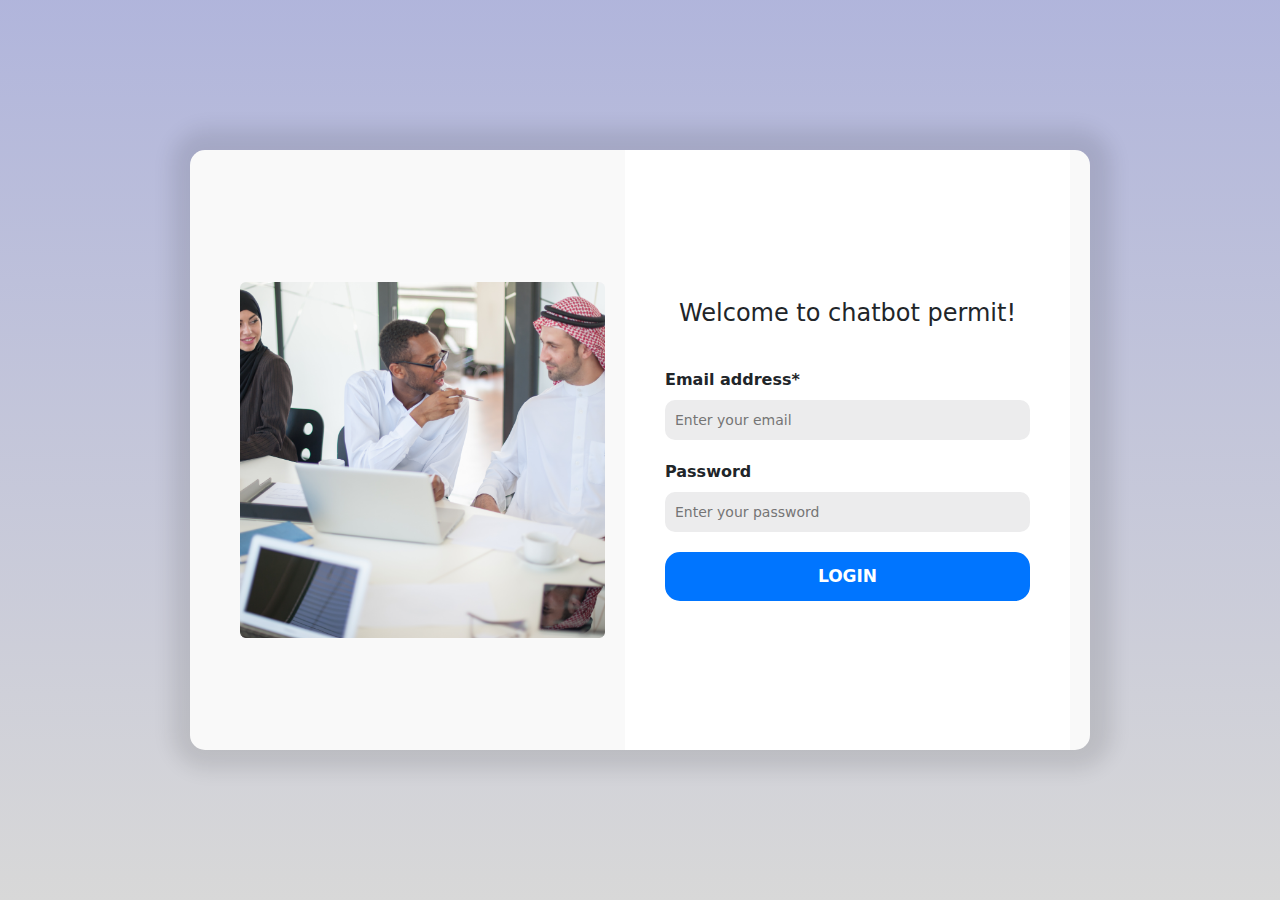
==== commit 17b8537a: "hello" ====
--- a/index.html
+++ b/index.html
@@ -9,17 +9,13 @@
     <link rel="stylesheet" href="../screens/login.css">
     <link href="https://cdn.jsdelivr.net/npm/bootstrap@5.3.0/dist/css/bootstrap.min.css" rel="stylesheet">
     <link rel="stylesheet" href="css/style.css">
-    <link rel="stylesheet" href="../screens/login.css">
-
-
 </head>
 
 <body>
     <div class="ahad-container">
         <!-- Left Section -->
         <div class="ahad-left-section">
-            <img src="../assets/login/Mask.png" alt="Woman with laptop" class="ahad-image"> 
-
+            <img src="../assets/login/Mask.png" alt="Woman with laptop" class="ahad-image">
             <div class="ahad-bg-pattern"></div>
             <div class="ahad-content"></div>
         </div>
@@ -42,21 +38,33 @@
     <script src="https://cdn.jsdelivr.net/npm/bootstrap@5.3.0/dist/js/bootstrap.bundle.min.js"></script>
 
     <script>
+        // Check if token exists and redirect if present
+        window.onload = function () {
+            if (localStorage.getItem('authToken')) {
+                window.location.href = '/dashboard.html';
+            }
+        };
+
         function login(event) {
-            event.preventDefault(); // Prevent the default form submission behavior
+            event.preventDefault(); // Prevent default form submission
+
             const email = document.getElementById('email').value;
             const password = document.getElementById('password').value;
 
+            // Hardcoded credentials for now
+            const hardcodedEmail = 'support@madinaBot.com';
+            const hardcodedPassword = 'Secure2025';
+
             // Simple validation
-            if (email && password) {
-                // Simulate storing token after login
+            if (email === hardcodedEmail && password === hardcodedPassword) {
+                // Store token in localStorage
                 localStorage.setItem('authToken', 'your-token');
-                window.location.href = './dashboard.html'; // Adjust path as needed
+                window.location.href = '/dashboard.html'; // Redirect to dashboard
             } else {
-                alert('Please fill in all required fields!');
+                alert('Invalid email or password!');
             }
         }
     </script>
 </body>
 
-</html>+</html>
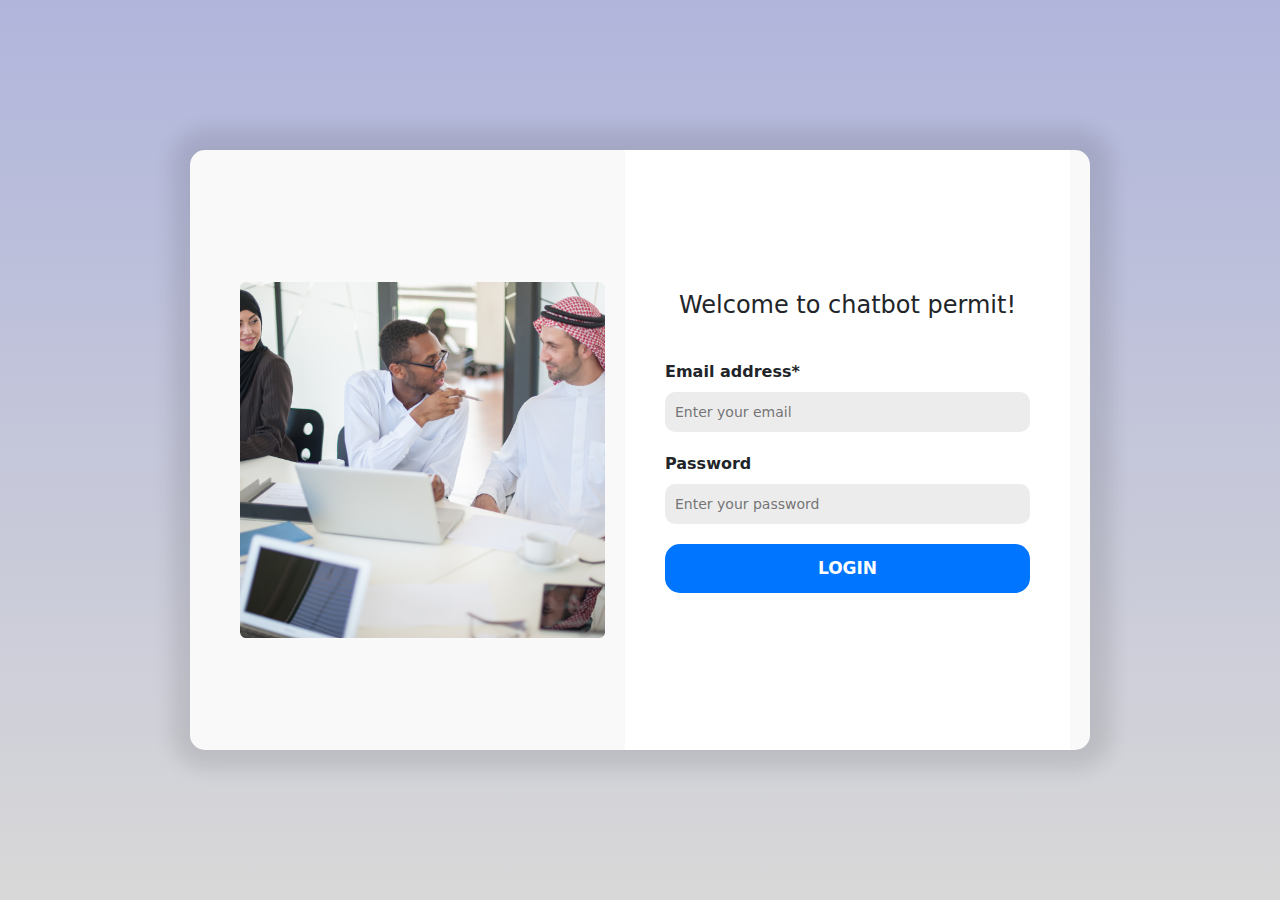
==== commit 93651870: "chnage alert" ====
--- a/index.html
+++ b/index.html
@@ -1,70 +1,104 @@
 <!DOCTYPE html>
 <html lang="en">
-
 <head>
-    <meta charset="UTF-8">
-    <meta name="viewport" content="width=device-width, initial-scale=1.0">
-    <title>Chatbot Login</title>
-    <link href="favicon.png" rel="icon" />
-    <link rel="stylesheet" href="../screens/login.css">
-    <link href="https://cdn.jsdelivr.net/npm/bootstrap@5.3.0/dist/css/bootstrap.min.css" rel="stylesheet">
-    <link rel="stylesheet" href="css/style.css">
+  <meta charset="UTF-8" />
+  <meta name="viewport" content="width=device-width, initial-scale=1.0" />
+  <title>Chatbot Login</title>
+  <link href="favicon.png" rel="icon" />
+  <link rel="stylesheet" href="../screens/login.css" />
+  <link href="https://cdn.jsdelivr.net/npm/bootstrap@5.3.0/dist/css/bootstrap.min.css" rel="stylesheet" />
+  <link rel="stylesheet" href="css/style.css" />
+  <style>
+    .error-message {
+      color: red;
+      margin-top: 10px;
+      text-align: center;
+    }
+  </style>
 </head>
-
 <body>
-    <div class="ahad-container">
-        <!-- Left Section -->
-        <div class="ahad-left-section">
-            <img src="../assets/login/Mask.png" alt="Woman with laptop" class="ahad-image">
-            <div class="ahad-bg-pattern"></div>
-            <div class="ahad-content"></div>
-        </div>
-
-        <!-- Right Section -->
-        <div class="ahad-right-section">
-            <h1>Welcome to chatbot permit!</h1>
-            <form class="ahad-form" onsubmit="login(event)">
-                <label for="email">Email address*</label>
-                <input type="email" id="email" placeholder="Enter your email" required>
-                <label for="password">Password</label>
-                <div class="ahad-password">
-                    <input type="password" id="password" placeholder="Enter your password" required />
-                </div>
-                <button type="submit" class="ahad-login-button">LOGIN</button>
-            </form>
-        </div>
+  <div class="ahad-container">
+    <!-- Left Section -->
+    <div class="ahad-left-section">
+      <img src="../assets/login/Mask.png" alt="Woman with laptop" class="ahad-image" />
+      <div class="ahad-bg-pattern"></div>
+      <div class="ahad-content"></div>
     </div>
 
-    <script src="https://cdn.jsdelivr.net/npm/bootstrap@5.3.0/dist/js/bootstrap.bundle.min.js"></script>
+    <!-- Right Section -->
+    <div class="ahad-right-section">
+      <h1>Welcome to chatbot permit!</h1>
+      <form class="ahad-form" onsubmit="login(event)">
+        <label for="email">Email address*</label>
+        <input type="email" id="email" placeholder="Enter your email" required />
+        <label for="password">Password</label>
+        <div class="ahad-password">
+          <input type="password" id="password" placeholder="Enter your password" required />
+        </div>
+        <button type="submit" class="ahad-login-button">LOGIN</button>
+        <!-- Error message container -->
+        <p id="errorMessage" class="error-message"></p>
+      </form>
+    </div>
+  </div>
 
-    <script>
-        // Check if token exists and redirect if present
-        window.onload = function () {
-            if (localStorage.getItem('authToken')) {
-                window.location.href = '/dashboard.html';
-            }
-        };
+  <script src="https://cdn.jsdelivr.net/npm/bootstrap@5.3.0/dist/js/bootstrap.bundle.min.js"></script>
+  <script>
+    // Check if token exists and redirect if present
+    window.onload = function () {
+      if (localStorage.getItem('authToken')) {
+        window.location.href = '/dashboard.html';
+      }
+    };
 
-        function login(event) {
-            event.preventDefault(); // Prevent default form submission
+    function login(event) {
+      event.preventDefault(); // Prevent default form submission
 
-            const email = document.getElementById('email').value;
-            const password = document.getElementById('password').value;
+      // Clear previous error message if any
+      const errorMessageEl = document.getElementById('errorMessage');
+      errorMessageEl.textContent = '';
 
-            // Hardcoded credentials for now
-            const hardcodedEmail = 'support@madinaBot.com';
-            const hardcodedPassword = 'Secure2025';
+      // Collect the input values from the form
+      const emailInput = document.getElementById('email').value;
+      const passwordInput = document.getElementById('password').value;
 
-            // Simple validation
-            if (email === hardcodedEmail && password === hardcodedPassword) {
-                // Store token in localStorage
-                localStorage.setItem('authToken', 'your-token');
-                window.location.href = '/dashboard.html'; // Redirect to dashboard
-            } else {
-                alert('Invalid email or password!');
-            }
+      // Prepare payload
+      const payload = {
+        "email": emailInput,
+        "password": passwordInput
+      };
+
+      // API endpoint for login (replace with your actual API URL)
+      const loginUrl = 'https://medical-permits.vercel.app/signin';
+
+      // Send a POST request with the payload
+      fetch(loginUrl, {
+        method: 'POST',
+        headers: {
+          'Content-Type': 'application/json'
+        },
+        body: JSON.stringify(payload)
+      })
+      .then(response => {
+        if (!response.ok) {
+          throw new Error('Login failed');
         }
-    </script>
+        return response.json();
+      })
+      .then(data => {
+        // Assuming your API returns a token in a field called "token"
+        if (data.token) {
+          localStorage.setItem('authToken', data.token);
+          window.location.href = '/dashboard.html'; // Redirect to dashboard
+        } else {
+          errorMessageEl.textContent = 'Login failed: Token not received';
+        }
+      })
+      .catch(error => {
+        errorMessageEl.textContent = 'Invalid email or password!';
+        console.error('Error during login:', error);
+      });
+    }
+  </script>
 </body>
-
 </html>
